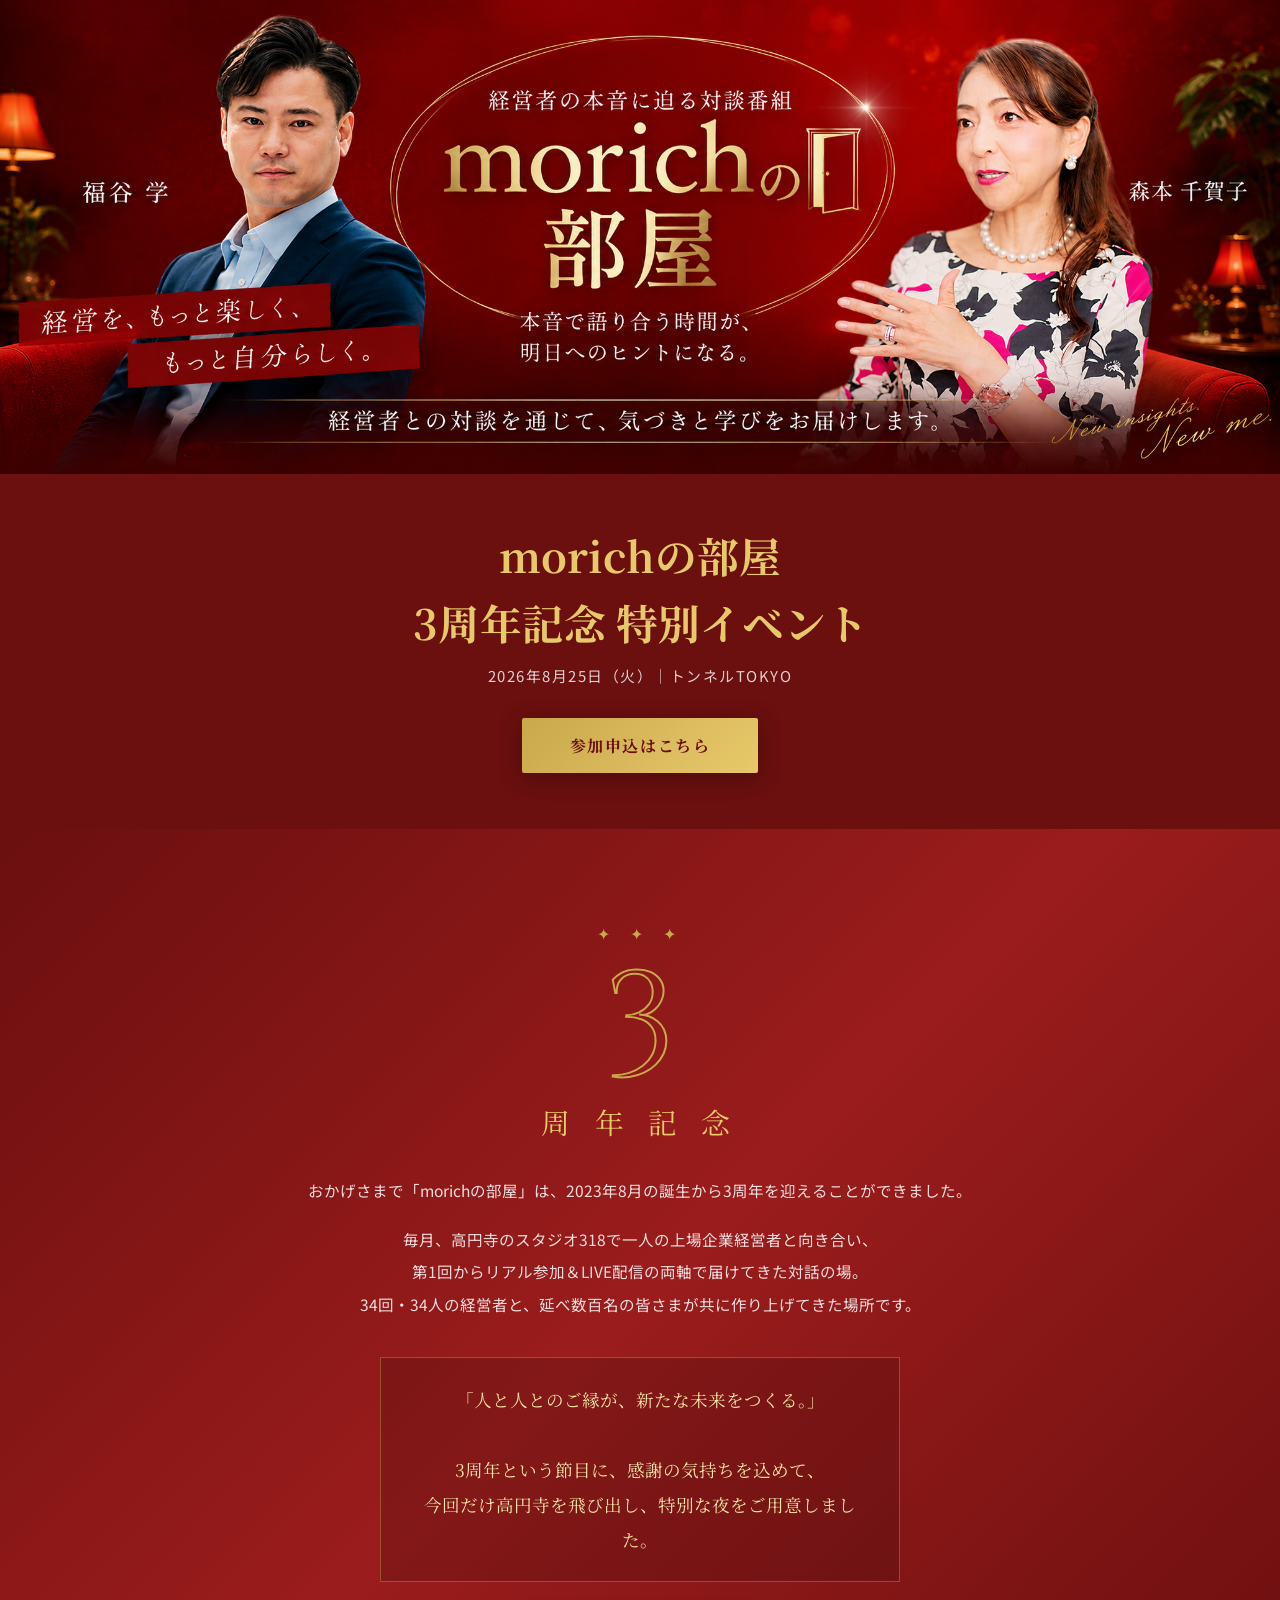
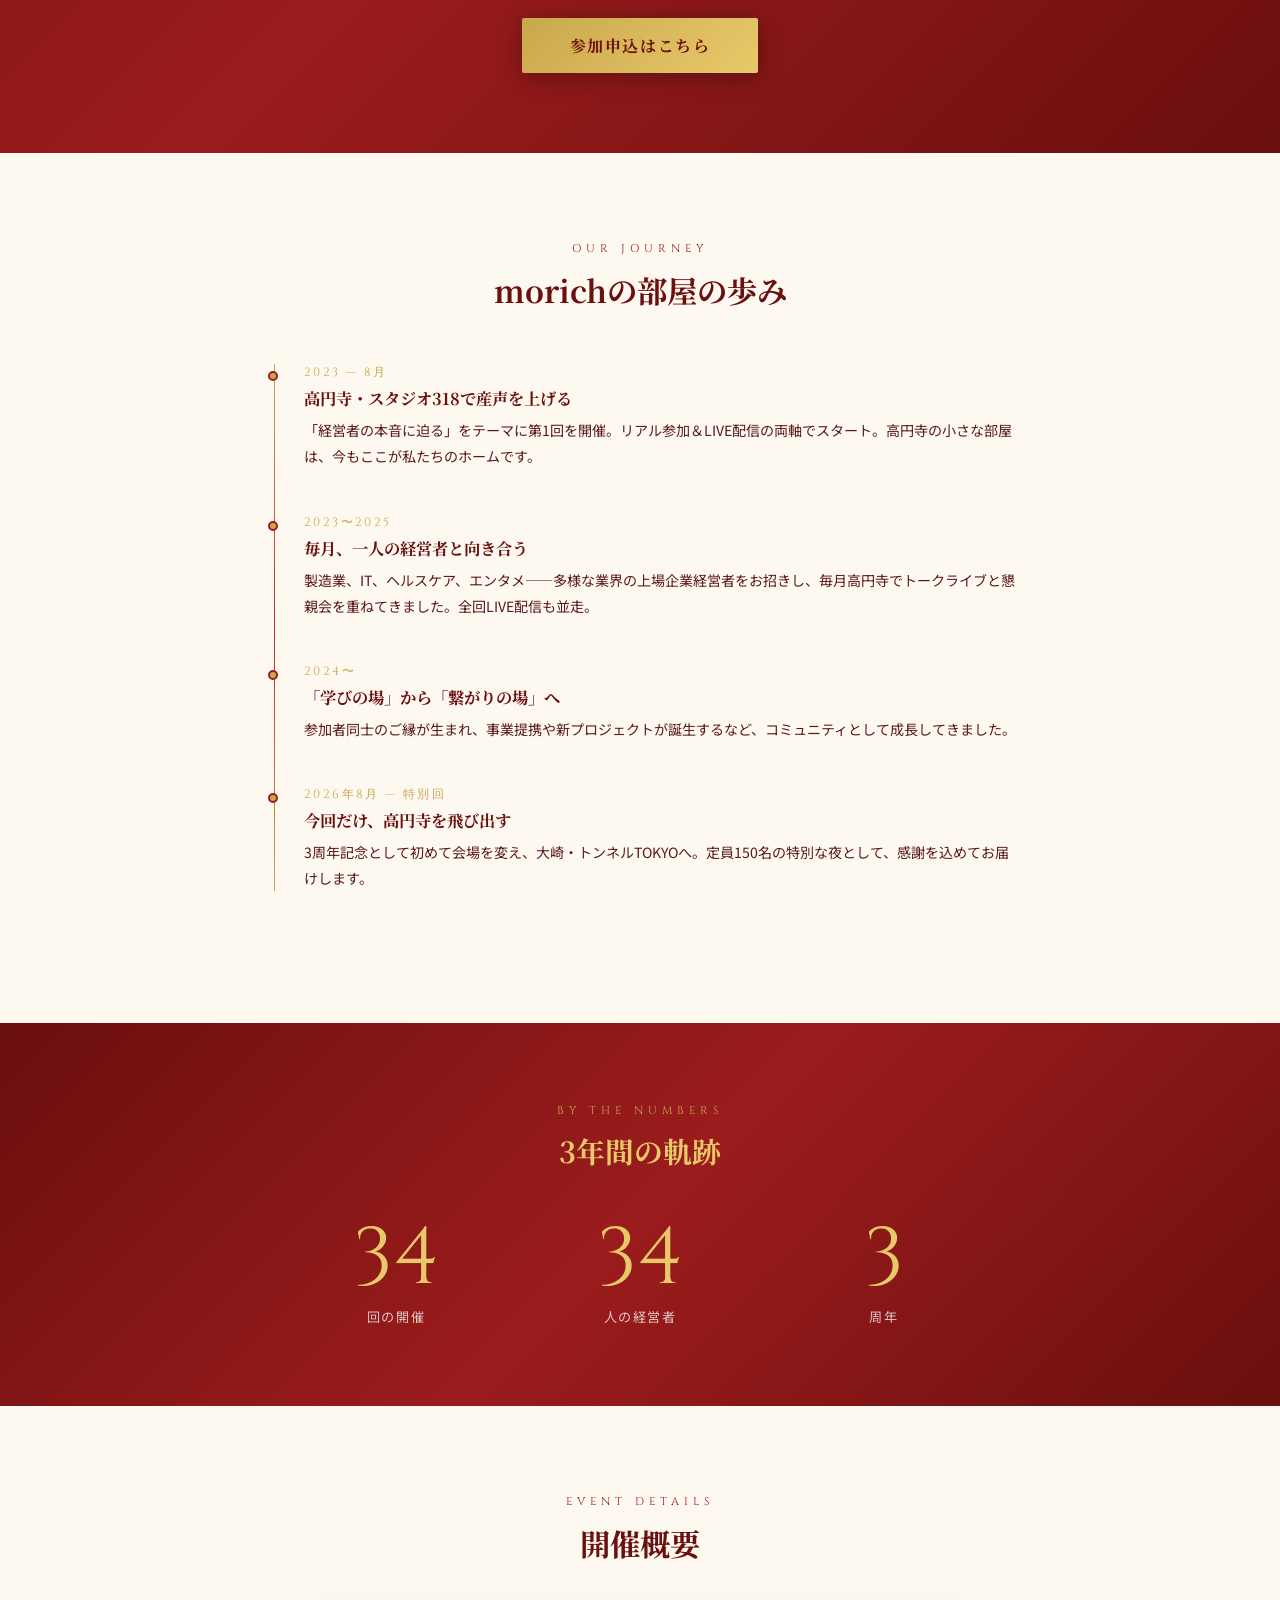
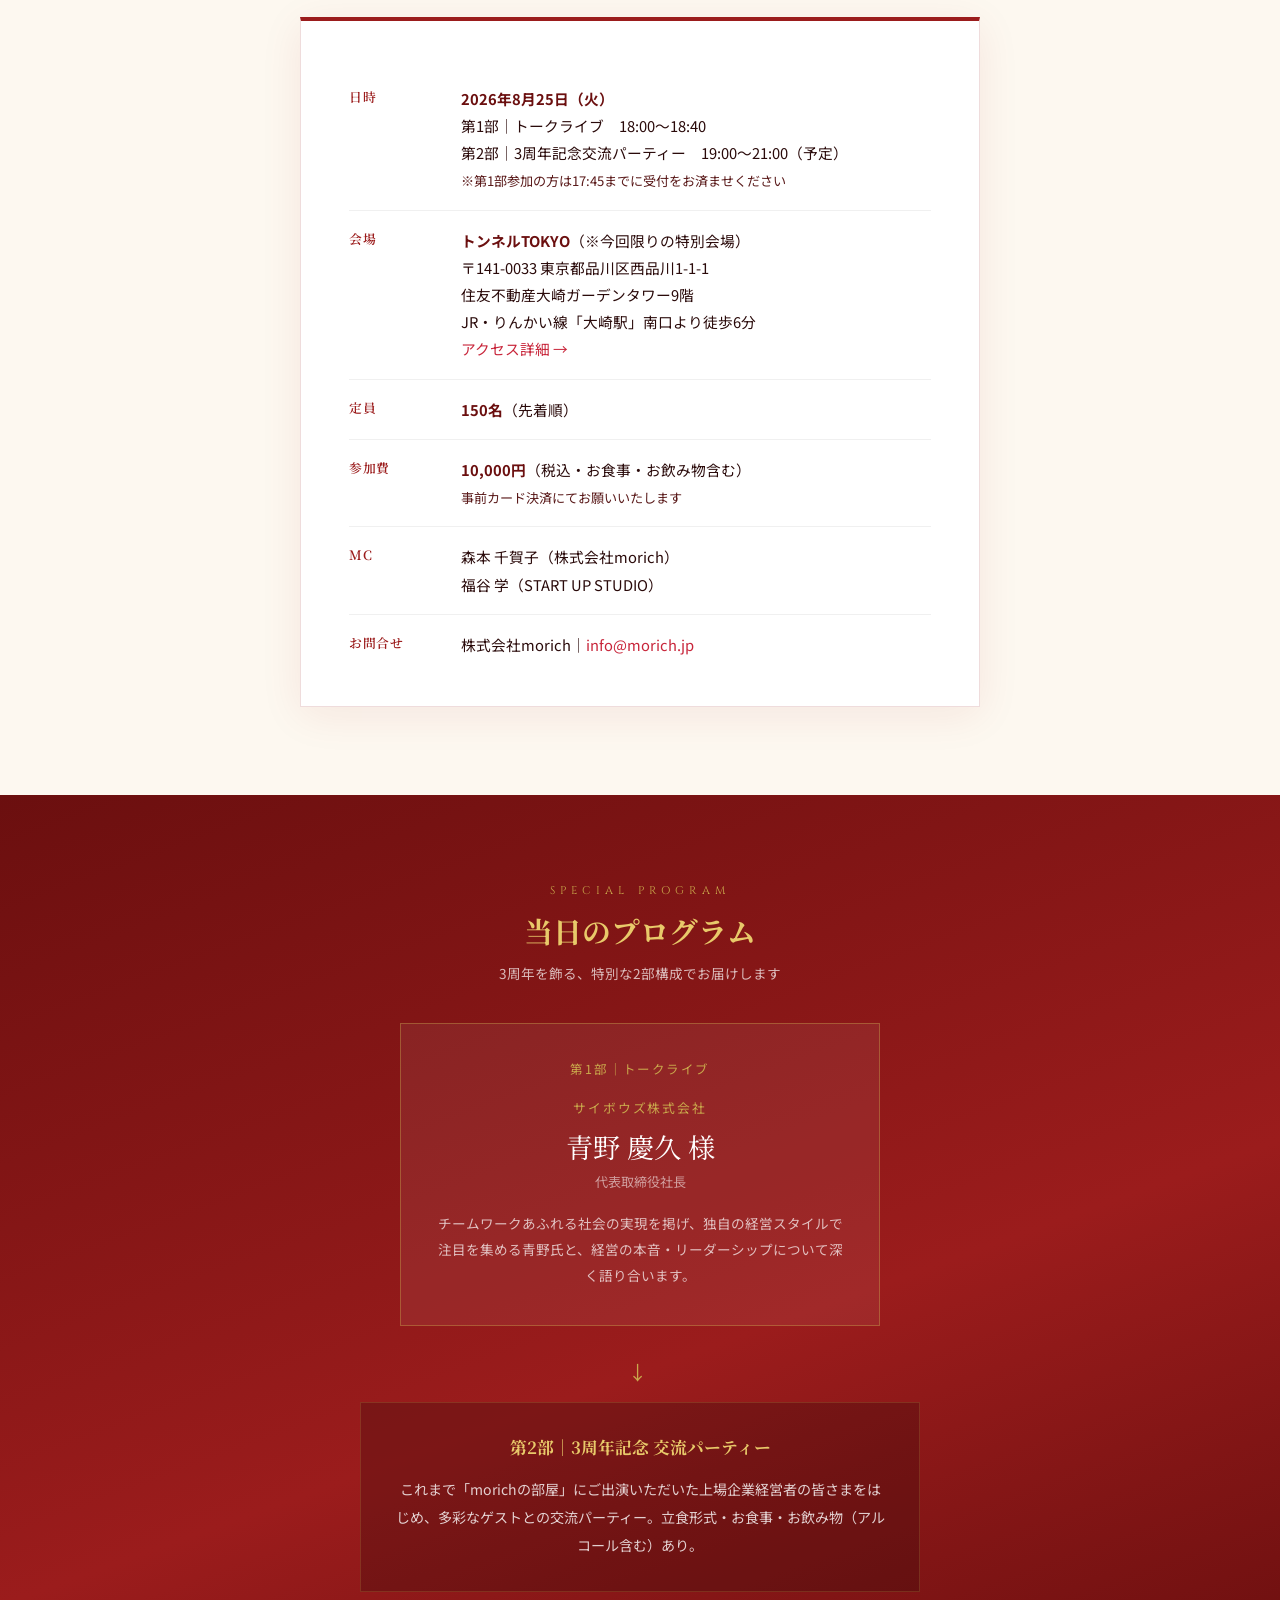
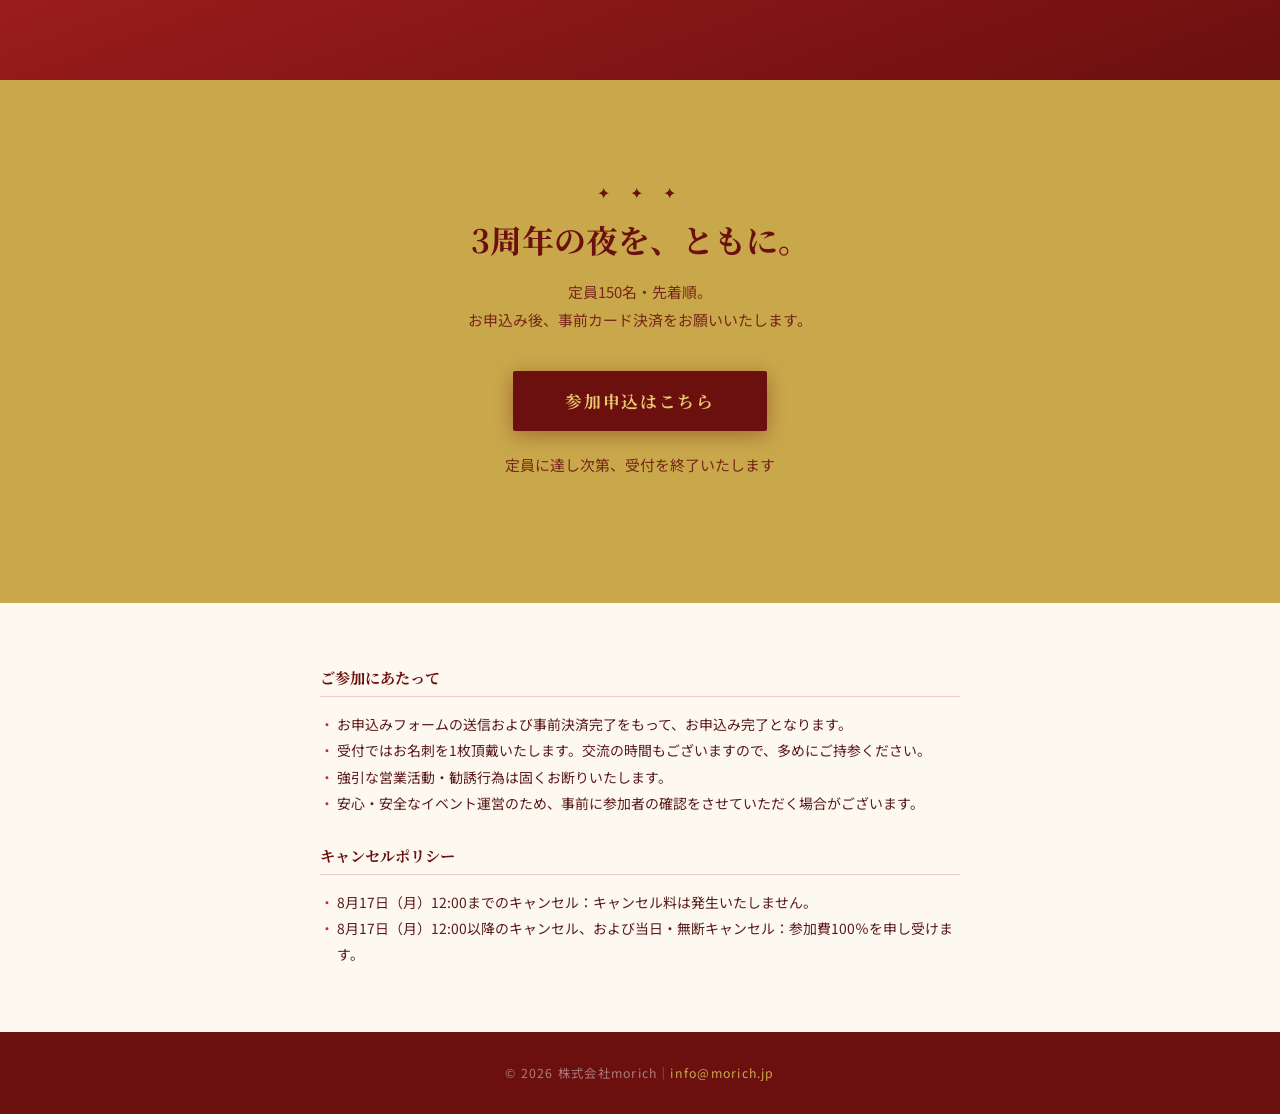
==== morich-3rd-anniversary.html @ 55ade3e0 "Add files via upload" ====
<!DOCTYPE html>
<html lang="ja">
<head>
<meta charset="UTF-8">
<meta name="viewport" content="width=device-width, initial-scale=1.0">
<title>morichの部屋 3周年記念イベント</title>
<link href="https://fonts.googleapis.com/css2?family=Noto+Serif+JP:wght@400;600;700&family=Noto+Sans+JP:wght@300;400;500&family=Cinzel:wght@400;600&display=swap" rel="stylesheet">
<style>
  *, *::before, *::after { box-sizing: border-box; margin: 0; padding: 0; }
  :root {
    --red: #9B1C1C;
    --red-deep: #6B0F0F;
    --red-light: #C8253A;
    --gold: #C9A84C;
    --gold-light: #E8C96A;
    --gold-pale: #F5E4A8;
    --ivory: #FDF8F0;
    --white: #FFFFFF;
    --text: #2A0A0A;
    --text-mid: #5A1A1A;
  }
  html { scroll-behavior: smooth; }
  body { font-family: 'Noto Sans JP', sans-serif; background: var(--ivory); color: var(--text); overflow-x: hidden; }

  /* HERO — 画像のみ、テキストなし */
  .hero { position: relative; width: 100%; background: var(--red-deep); overflow: hidden; }
  .hero-cover { width: 100%; max-height: 75vh; object-fit: cover; object-position: center top; display: block; }
  .hero-badge { position: absolute; top: 20px; right: 20px; background: var(--gold); color: var(--red-deep); font-family: 'Cinzel', serif; font-size: 0.68rem; font-weight: 600; letter-spacing: 0.25em; padding: 9px 16px; }

  /* HERO BELOW — 画像直下のタイトル＆CTA */
  .hero-below { background: var(--red-deep); padding: 48px 20px 56px; text-align: center; color: var(--white); }
  .hero-below h1 { font-family: 'Noto Serif JP', serif; font-size: clamp(1.5rem, 4vw, 2.6rem); color: var(--gold-light); font-weight: 700; line-height: 1.6; margin-bottom: 10px; }
  .hero-below p { font-size: 0.93rem; color: rgba(255,255,255,0.8); letter-spacing: 0.1em; margin-bottom: 32px; }

  .btn-primary { display: inline-block; background: linear-gradient(135deg, var(--gold), var(--gold-light)); color: var(--red-deep); font-family: 'Noto Serif JP', serif; font-size: 1rem; font-weight: 700; padding: 16px 48px; border-radius: 2px; text-decoration: none; letter-spacing: 0.1em; box-shadow: 0 4px 24px rgba(0,0,0,0.3); transition: all 0.3s; }
  .btn-primary:hover { transform: translateY(-3px); box-shadow: 0 10px 32px rgba(0,0,0,0.4); }

  .label { font-family: 'Cinzel', serif; font-size: 0.7rem; letter-spacing: 0.45em; color: var(--gold); text-transform: uppercase; margin-bottom: 12px; display: block; }
  .ornament { text-align: center; color: var(--gold); font-size: 1rem; letter-spacing: 0.5em; margin: 12px 0; }

  /* ANNIVERSARY */
  .anniv { background: linear-gradient(135deg, var(--red-deep), var(--red), var(--red-deep)); padding: 80px 20px; text-align: center; color: var(--white); }
  .anniv-inner { max-width: 700px; margin: 0 auto; }
  .anniv-num { font-family: 'Cinzel', serif; font-size: clamp(5rem, 14vw, 9rem); color: transparent; -webkit-text-stroke: 2px var(--gold); line-height: 1; }
  .anniv-sub { font-family: 'Noto Serif JP', serif; font-size: clamp(1.2rem, 3vw, 1.8rem); color: var(--gold-light); letter-spacing: 0.3em; margin-bottom: 32px; }
  .anniv p { font-size: 0.97rem; line-height: 2.1; color: rgba(255,255,255,0.85); margin-bottom: 16px; }
  .anniv-quote { font-family: 'Noto Serif JP', serif; font-size: 1.1rem; color: var(--gold-pale); line-height: 2; margin: 36px auto; max-width: 520px; padding: 24px 28px; border: 1px solid rgba(201,168,76,0.4); background: rgba(0,0,0,0.15); }

  /* HISTORY */
  .history { background: var(--ivory); padding: 88px 20px; }
  .section-inner { max-width: 760px; margin: 0 auto; }
  .section-title { text-align: center; margin-bottom: 52px; }
  .section-title h2 { font-family: 'Noto Serif JP', serif; font-size: clamp(1.4rem, 3vw, 1.9rem); color: var(--red-deep); margin-top: 10px; }

  .timeline { position: relative; padding-left: 44px; }
  .timeline::before { content: ''; position: absolute; left: 14px; top: 0; bottom: 0; width: 1px; background: linear-gradient(to bottom, var(--gold), var(--red-light), var(--gold)); }
  .timeline-item { position: relative; margin-bottom: 44px; }
  .timeline-item::before { content: ''; position: absolute; left: -36px; top: 7px; width: 10px; height: 10px; border-radius: 50%; background: var(--gold); border: 2px solid var(--red); }
  .timeline-year { font-family: 'Cinzel', serif; font-size: 0.75rem; color: var(--gold); letter-spacing: 0.2em; margin-bottom: 5px; }
  .timeline-item h3 { font-family: 'Noto Serif JP', serif; font-size: 1.02rem; color: var(--red-deep); margin-bottom: 7px; }
  .timeline-item p { font-size: 0.88rem; color: var(--text-mid); line-height: 1.85; }

  /* STATS */
  .stats { background: linear-gradient(135deg, var(--red-deep) 0%, var(--red) 50%, var(--red-deep) 100%); padding: 80px 20px; text-align: center; color: var(--white); }
  .stats-title h2 { font-family: 'Noto Serif JP', serif; font-size: clamp(1.3rem, 3vw, 1.8rem); color: var(--gold-light); margin-top: 8px; margin-bottom: 48px; }
  .stats-grid { max-width: 700px; margin: 0 auto; display: grid; grid-template-columns: repeat(3, 1fr); gap: 32px; }
  .stat-number { font-family: 'Cinzel', serif; font-size: clamp(3rem, 7vw, 5rem); color: var(--gold-light); line-height: 1; margin-bottom: 8px; }
  .stat-label { font-size: 0.82rem; color: rgba(255,255,255,0.75); letter-spacing: 0.12em; }

  /* EVENT */
  .event { background: var(--ivory); padding: 88px 20px; }
  .event-card { max-width: 680px; margin: 0 auto; background: white; border: 1px solid rgba(155,28,28,0.15); border-top: 4px solid var(--red); padding: 48px; box-shadow: 0 8px 40px rgba(155,28,28,0.08); }
  .event-row { display: flex; gap: 20px; padding: 16px 0; border-bottom: 1px solid rgba(0,0,0,0.06); align-items: flex-start; }
  .event-row:last-child { border-bottom: none; padding-bottom: 0; }
  .event-key { font-family: 'Noto Serif JP', serif; font-size: 0.8rem; color: var(--red); font-weight: 600; min-width: 92px; letter-spacing: 0.05em; padding-top: 2px; }
  .event-val { font-size: 0.92rem; line-height: 1.85; color: var(--text); }
  .event-val strong { color: var(--red-deep); }
  .event-val a { color: var(--red-light); text-decoration: none; }

  /* SPECIAL */
  .special { background: linear-gradient(160deg, var(--red-deep), var(--red) 60%, var(--red-deep)); padding: 88px 20px; text-align: center; color: var(--white); }
  .special h2 { font-family: 'Noto Serif JP', serif; font-size: clamp(1.3rem, 3vw, 1.8rem); color: var(--gold-light); margin-top: 10px; margin-bottom: 12px; }
  .special-note { font-size: 0.85rem; color: rgba(255,255,255,0.7); margin-bottom: 40px; }
  .guest-card { max-width: 480px; margin: 0 auto 32px; padding: 36px; border: 1px solid rgba(201,168,76,0.4); background: rgba(255,255,255,0.06); }
  .guest-company { font-size: 0.8rem; color: var(--gold); letter-spacing: 0.15em; margin-bottom: 10px; }
  .guest-name { font-family: 'Noto Serif JP', serif; font-size: 1.7rem; color: var(--white); margin-bottom: 6px; }
  .guest-title { font-size: 0.82rem; color: rgba(255,255,255,0.55); }
  .party-box { max-width: 560px; margin: 0 auto; padding: 32px; background: rgba(0,0,0,0.2); border: 1px solid rgba(201,168,76,0.2); }
  .party-box h3 { font-family: 'Noto Serif JP', serif; font-size: 1.05rem; color: var(--gold-light); margin-bottom: 16px; }
  .party-box p { font-size: 0.88rem; line-height: 2; color: rgba(255,255,255,0.8); }

  /* CTA */
  .cta-section { background: var(--gold); padding: 88px 20px; text-align: center; }
  .cta-section h2 { font-family: 'Noto Serif JP', serif; font-size: clamp(1.4rem, 3.5vw, 2rem); color: var(--red-deep); margin-bottom: 16px; font-weight: 700; }
  .cta-section p { font-size: 0.93rem; color: var(--red-deep); opacity: 0.85; margin-bottom: 36px; line-height: 1.9; }
  .btn-red { display: inline-block; background: var(--red-deep); color: var(--gold-light); font-family: 'Noto Serif JP', serif; font-size: 1.05rem; font-weight: 700; padding: 18px 52px; border-radius: 2px; text-decoration: none; letter-spacing: 0.1em; box-shadow: 0 4px 20px rgba(107,15,15,0.4); transition: all 0.3s; }
  .btn-red:hover { transform: translateY(-3px); box-shadow: 0 10px 32px rgba(107,15,15,0.5); }
  .capacity-note { margin-top: 20px; font-size: 0.8rem; color: var(--red-deep); opacity: 0.65; }

  /* POLICY */
  .policy { background: var(--ivory); padding: 64px 20px; }
  .policy-inner { max-width: 640px; margin: 0 auto; }
  .policy h3 { font-family: 'Noto Serif JP', serif; font-size: 0.95rem; color: var(--red-deep); margin-bottom: 14px; padding-bottom: 8px; border-bottom: 1px solid rgba(155,28,28,0.2); margin-top: 28px; }
  .policy h3:first-child { margin-top: 0; }
  .policy ul { list-style: none; }
  .policy ul li { font-size: 0.87rem; color: var(--text-mid); line-height: 1.9; padding-left: 1.2em; position: relative; }
  .policy ul li::before { content: '・'; position: absolute; left: 0; color: var(--red-light); }

  footer { background: var(--red-deep); color: rgba(255,255,255,0.45); text-align: center; padding: 32px 20px; font-size: 0.77rem; letter-spacing: 0.1em; }
  footer a { color: var(--gold); text-decoration: none; }

  @media (max-width: 600px) {
    .stats-grid { grid-template-columns: 1fr; gap: 28px; }
    .event-card { padding: 24px 16px; }
    .event-row { flex-direction: column; gap: 4px; }
    .event-key { min-width: auto; }
  }
</style>
</head>
<body>

<!-- HERO：画像のみ、テキスト被りなし -->
<section class="hero">
  <img class="hero-cover" src="[data-uri]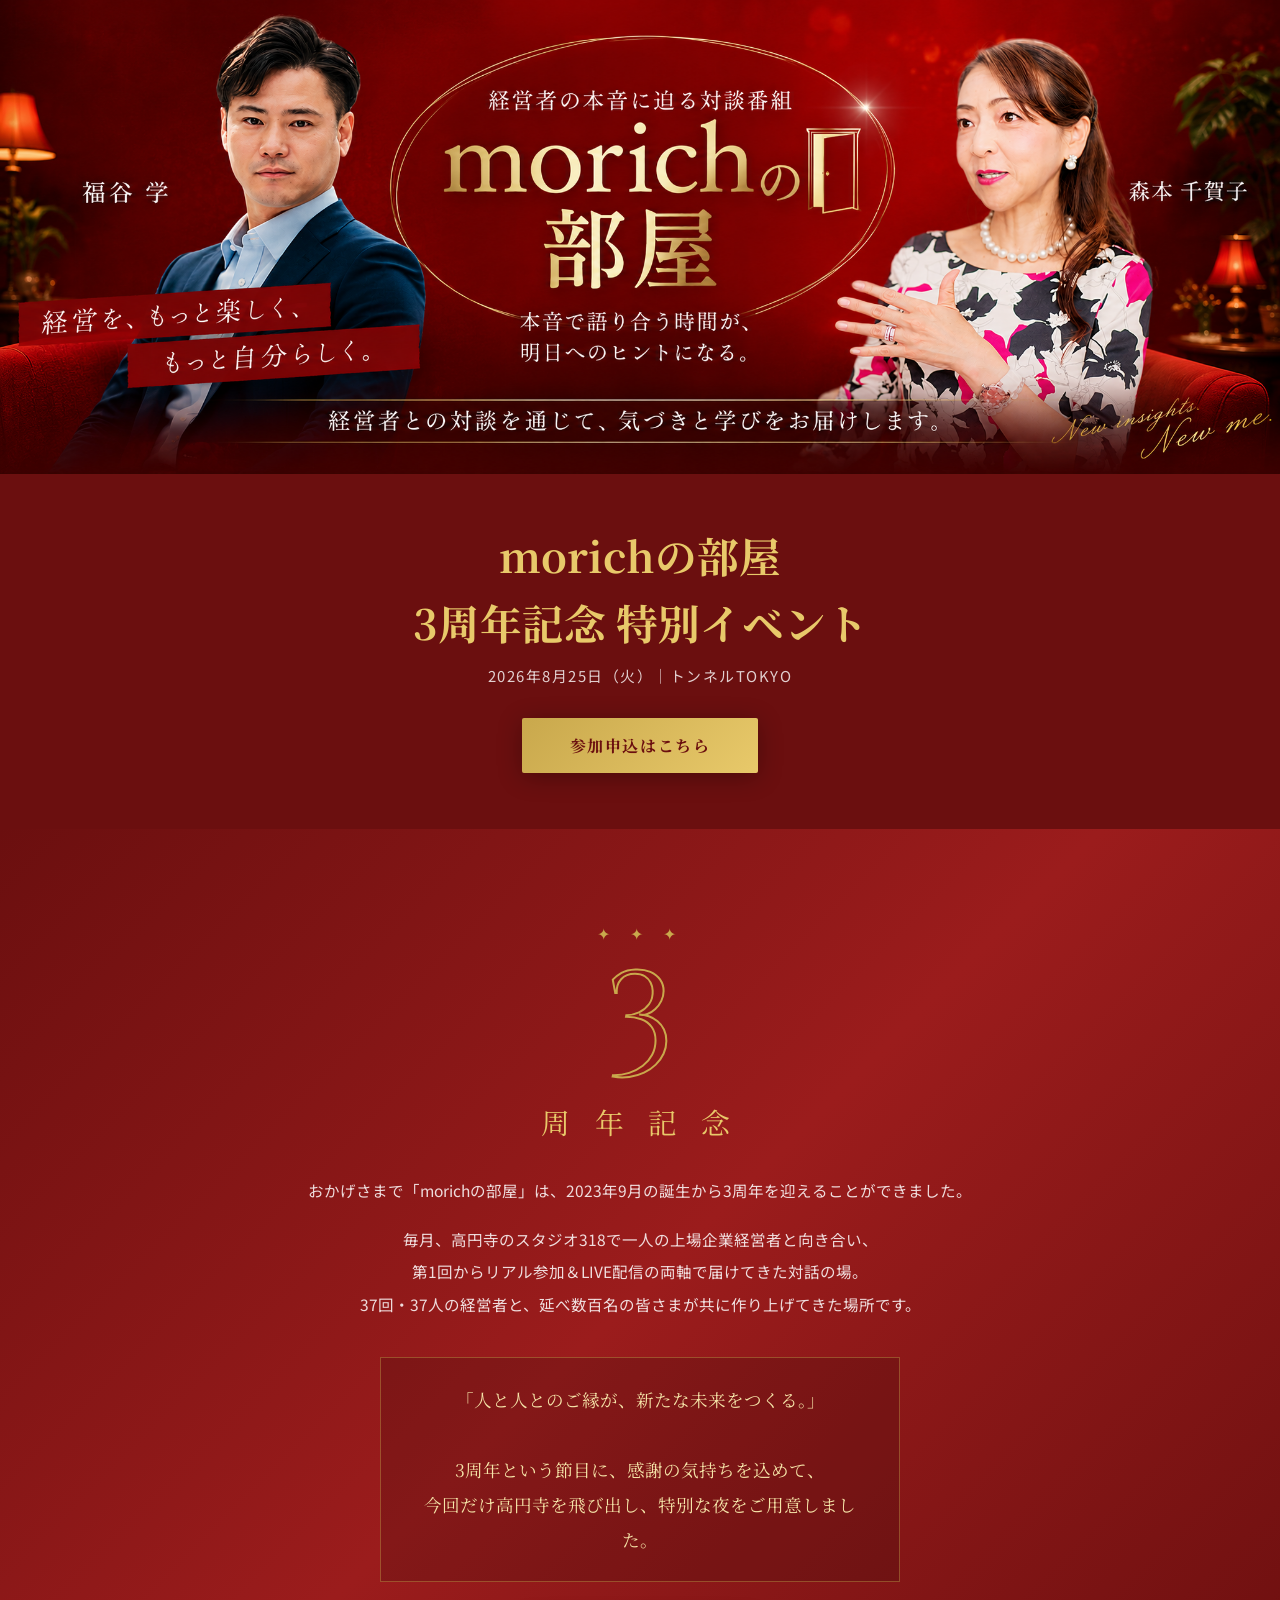
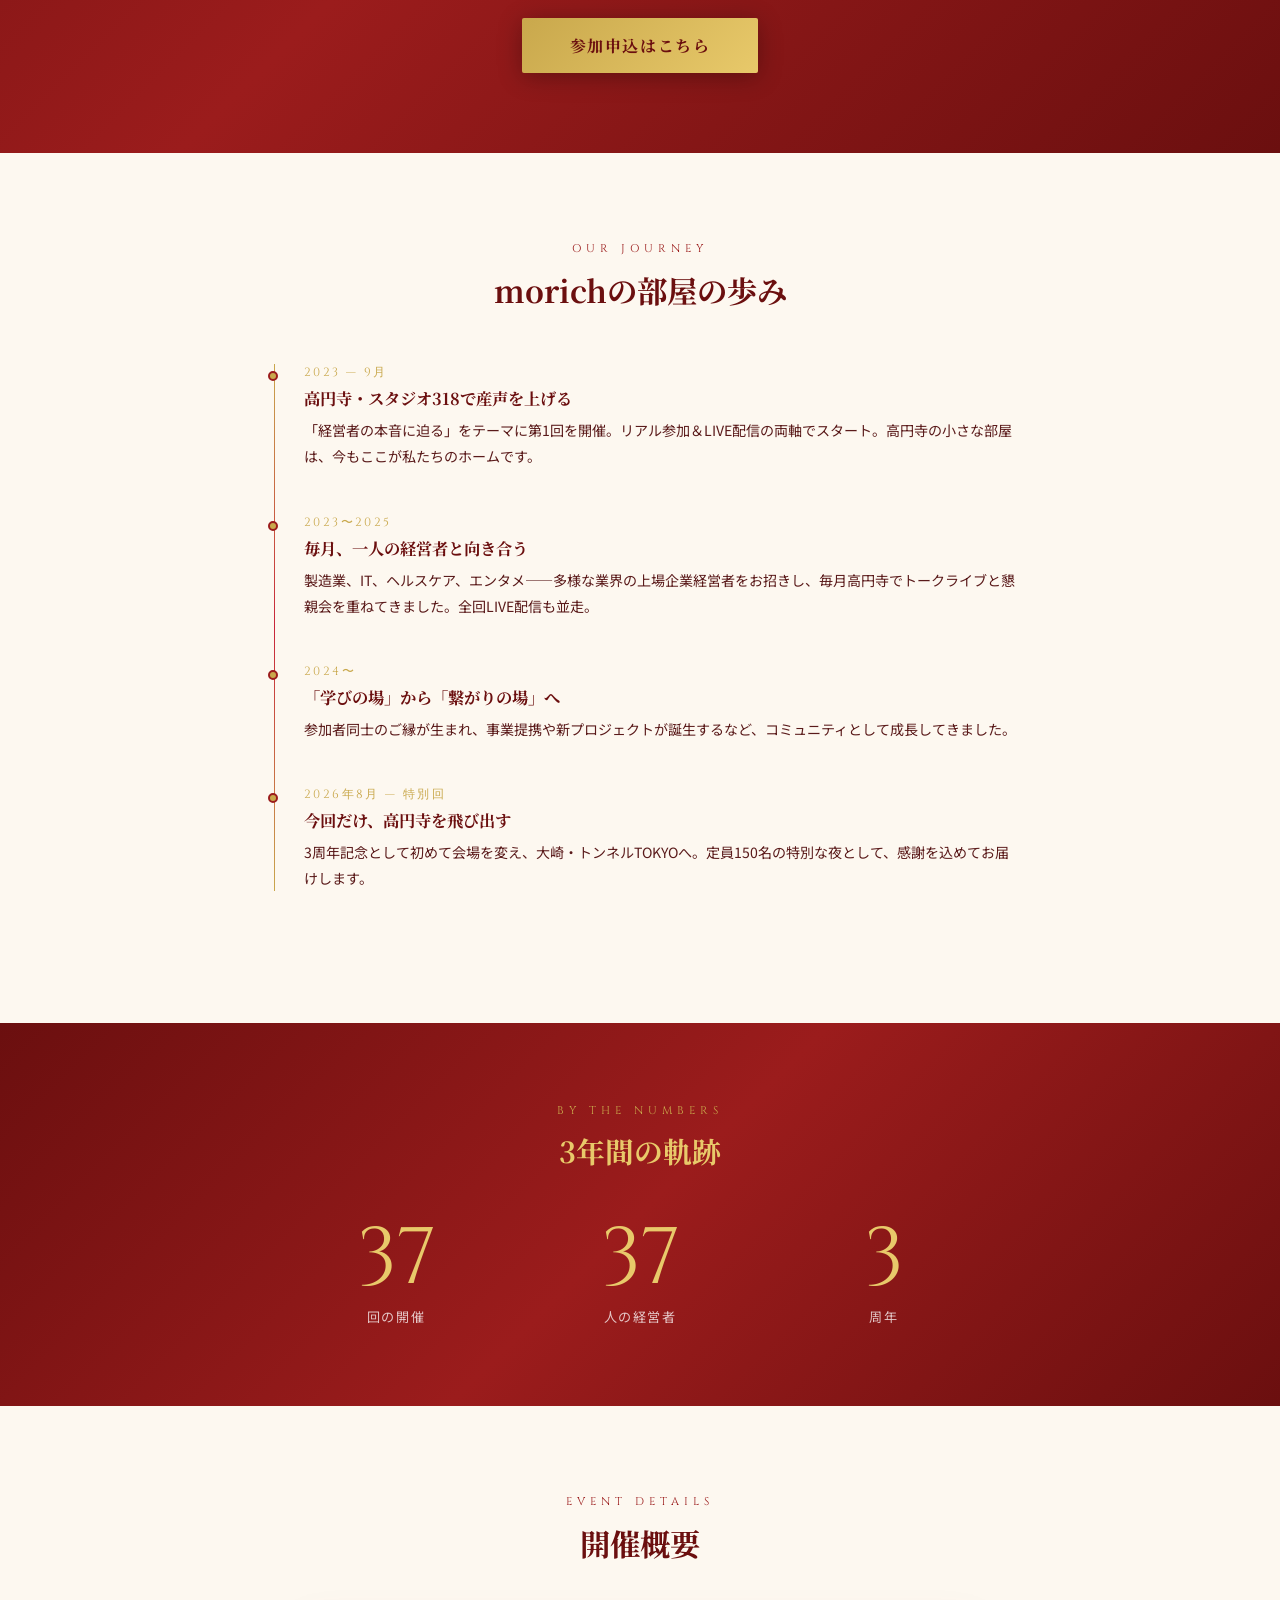
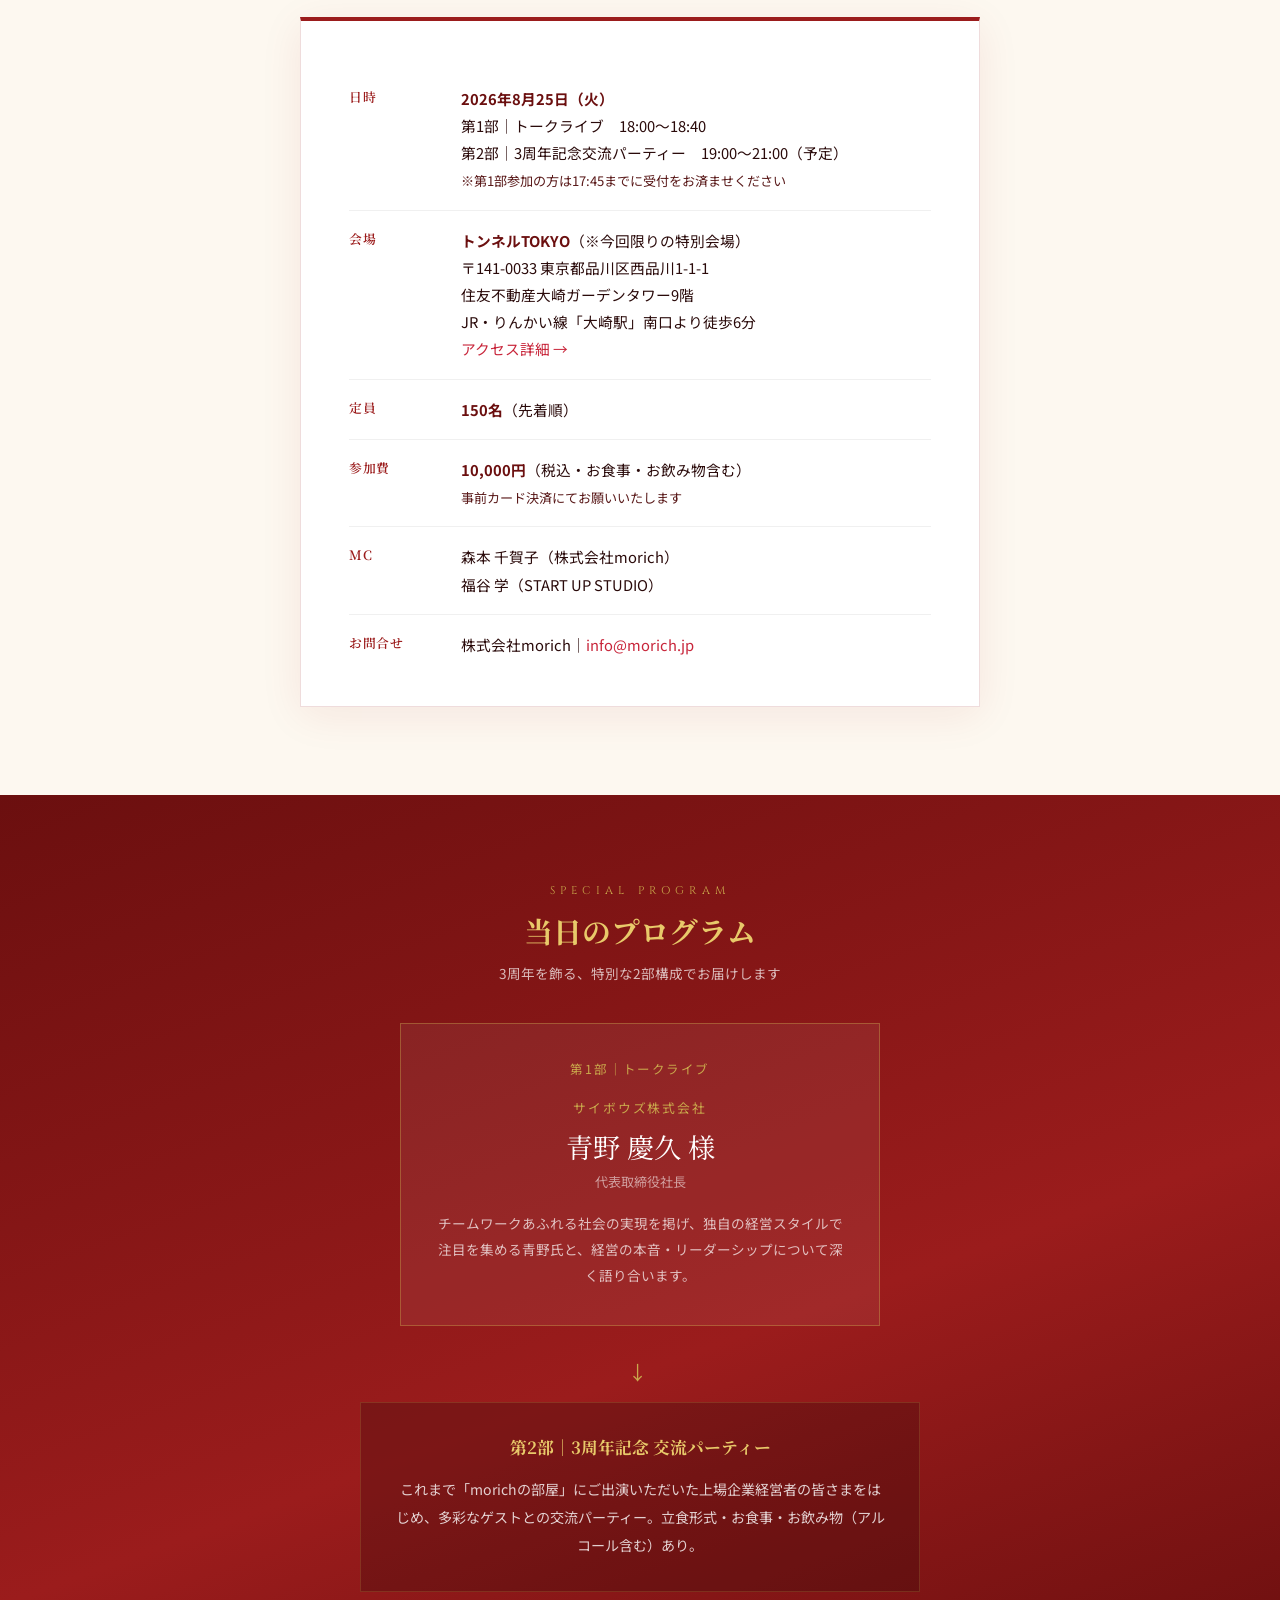
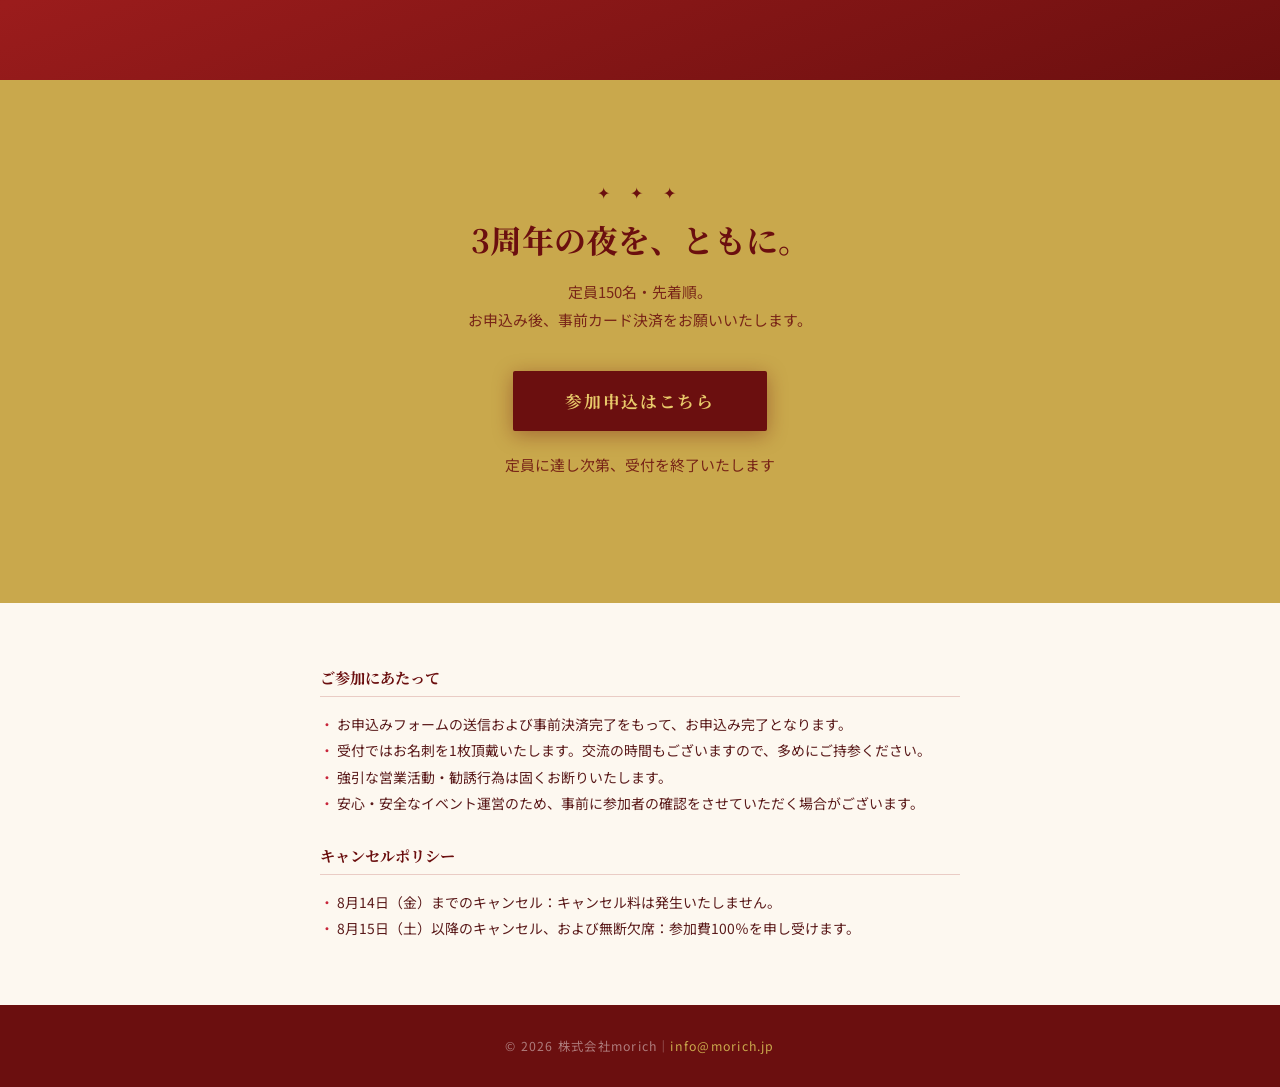
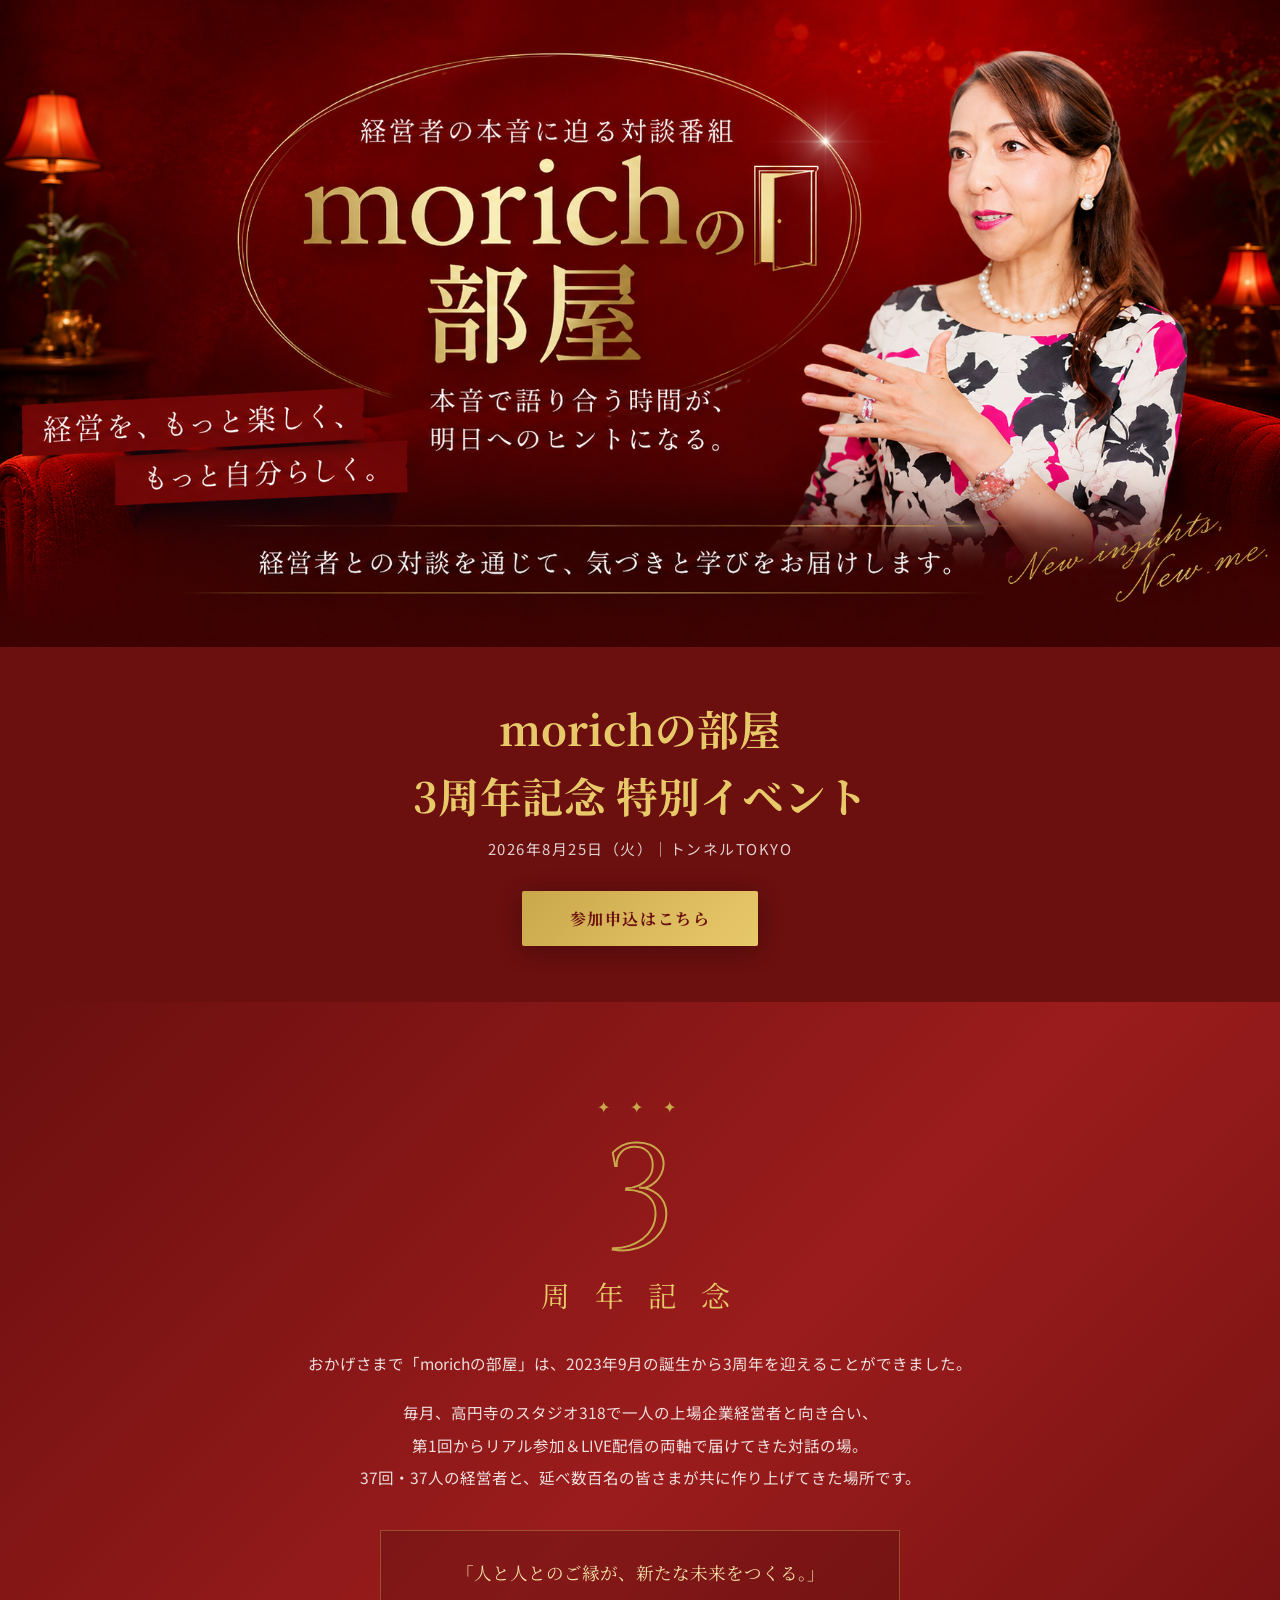
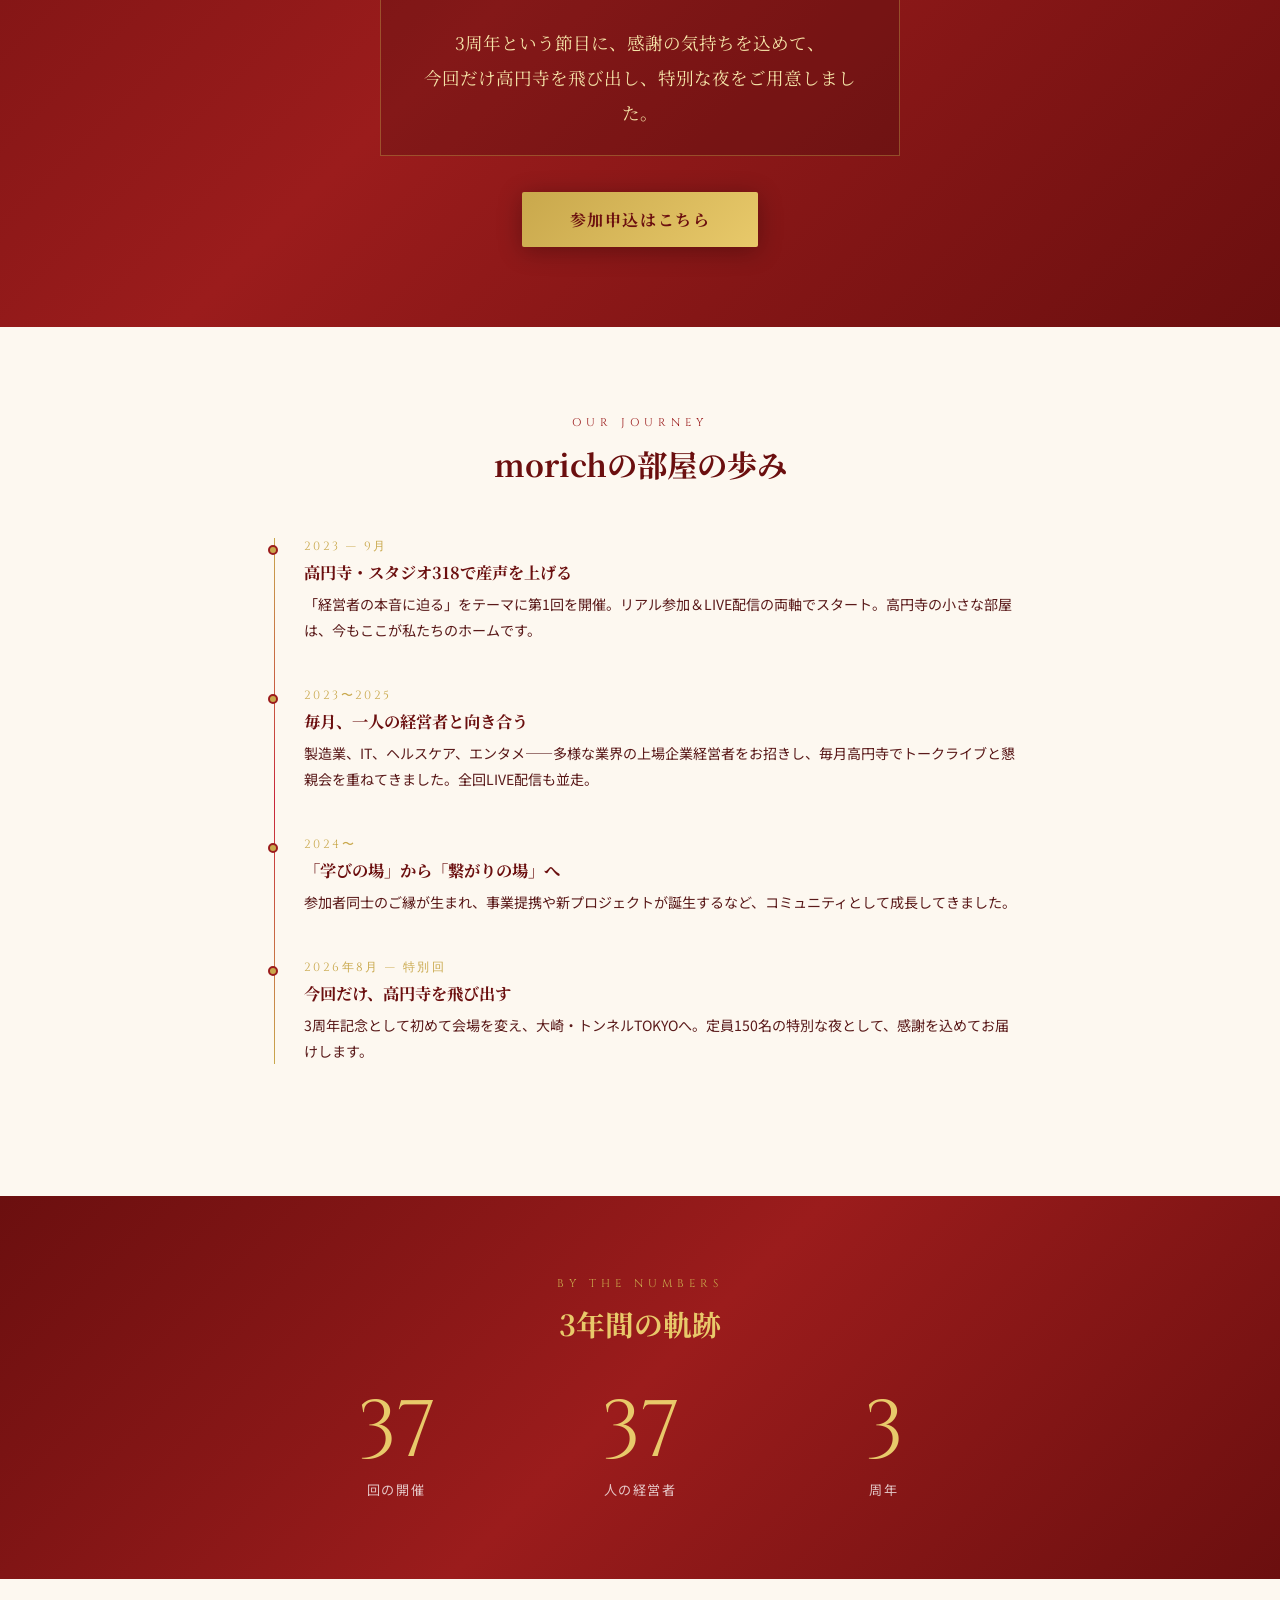
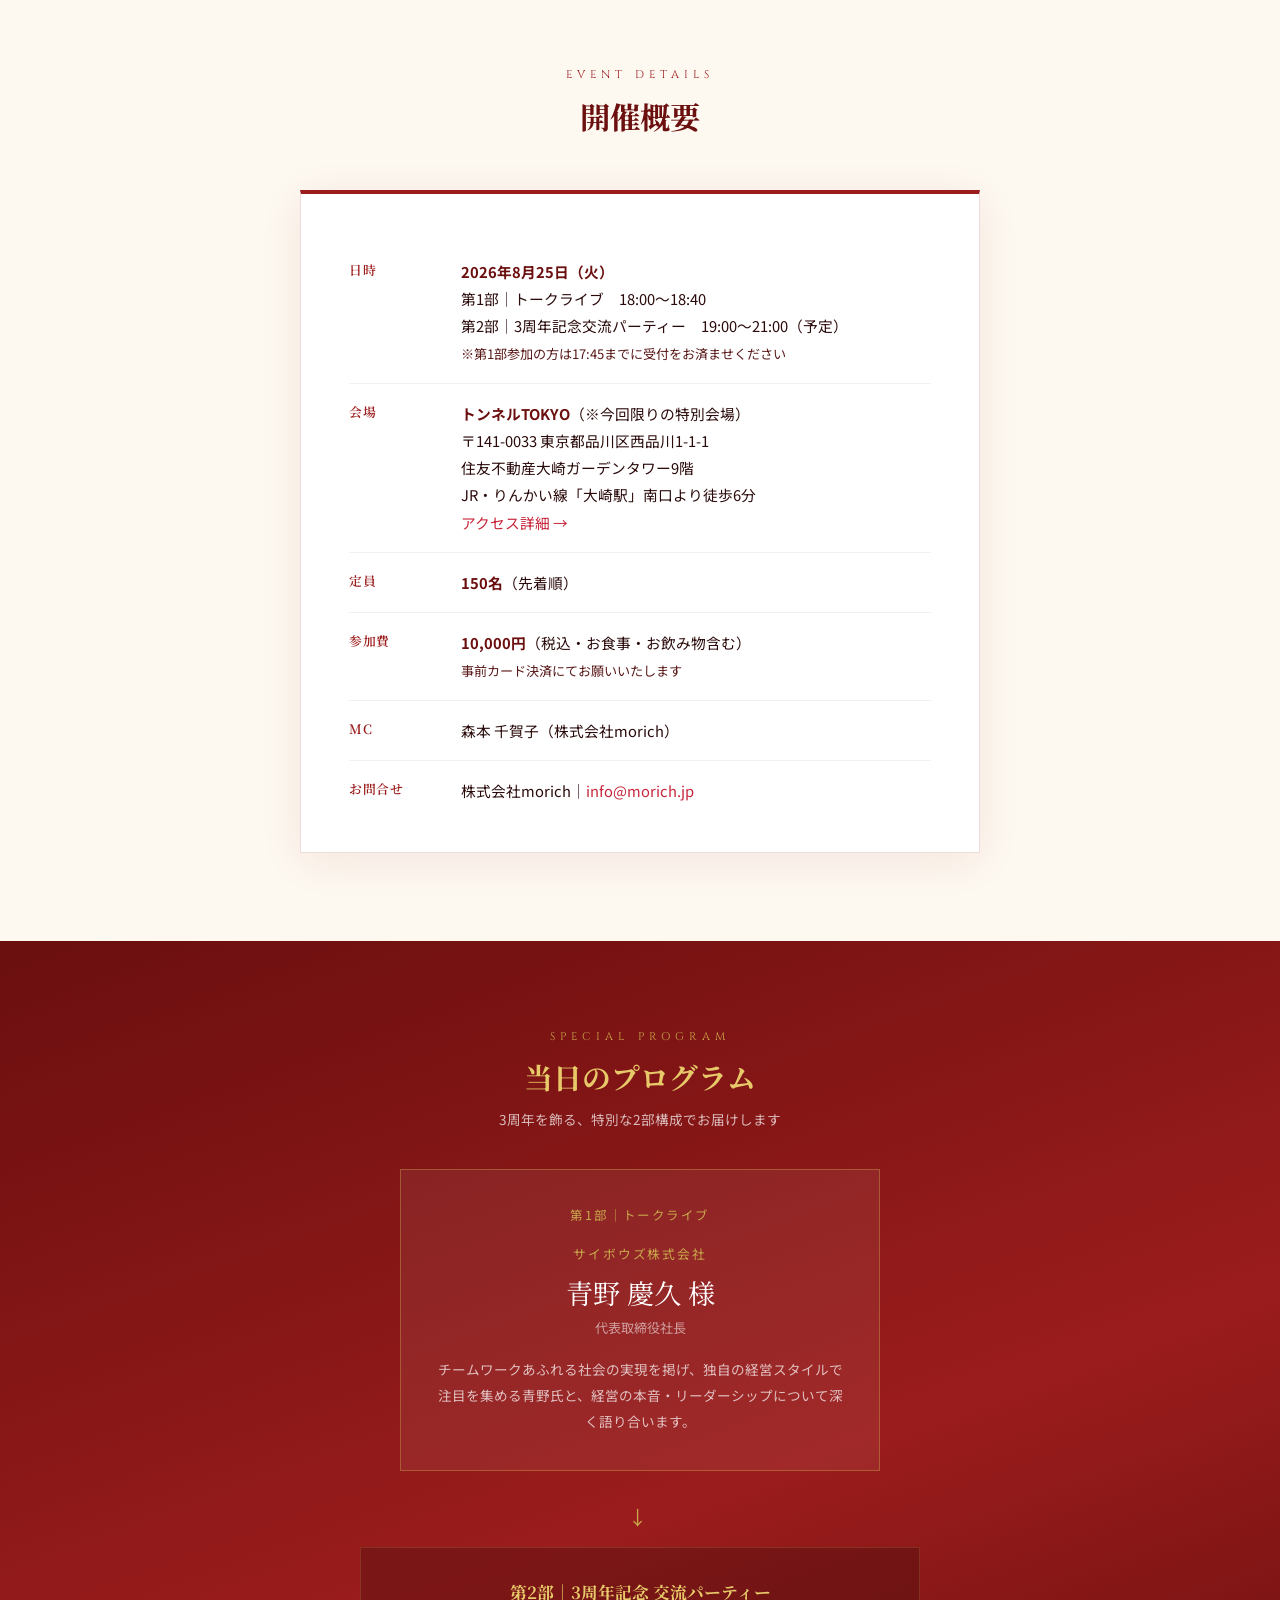
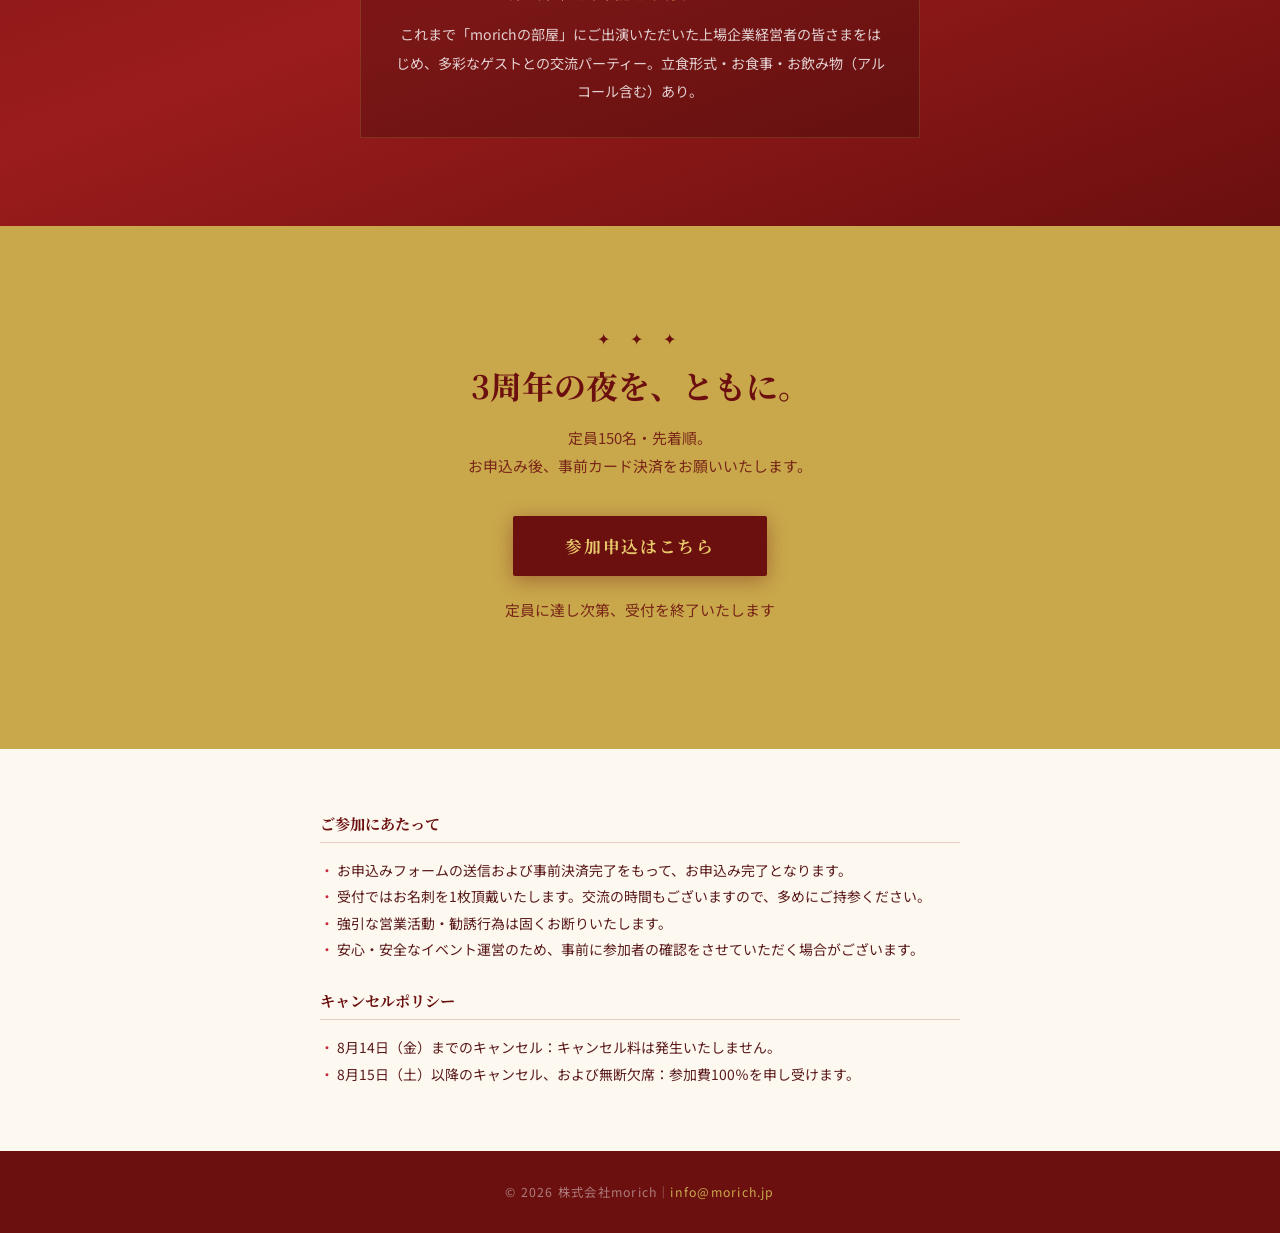
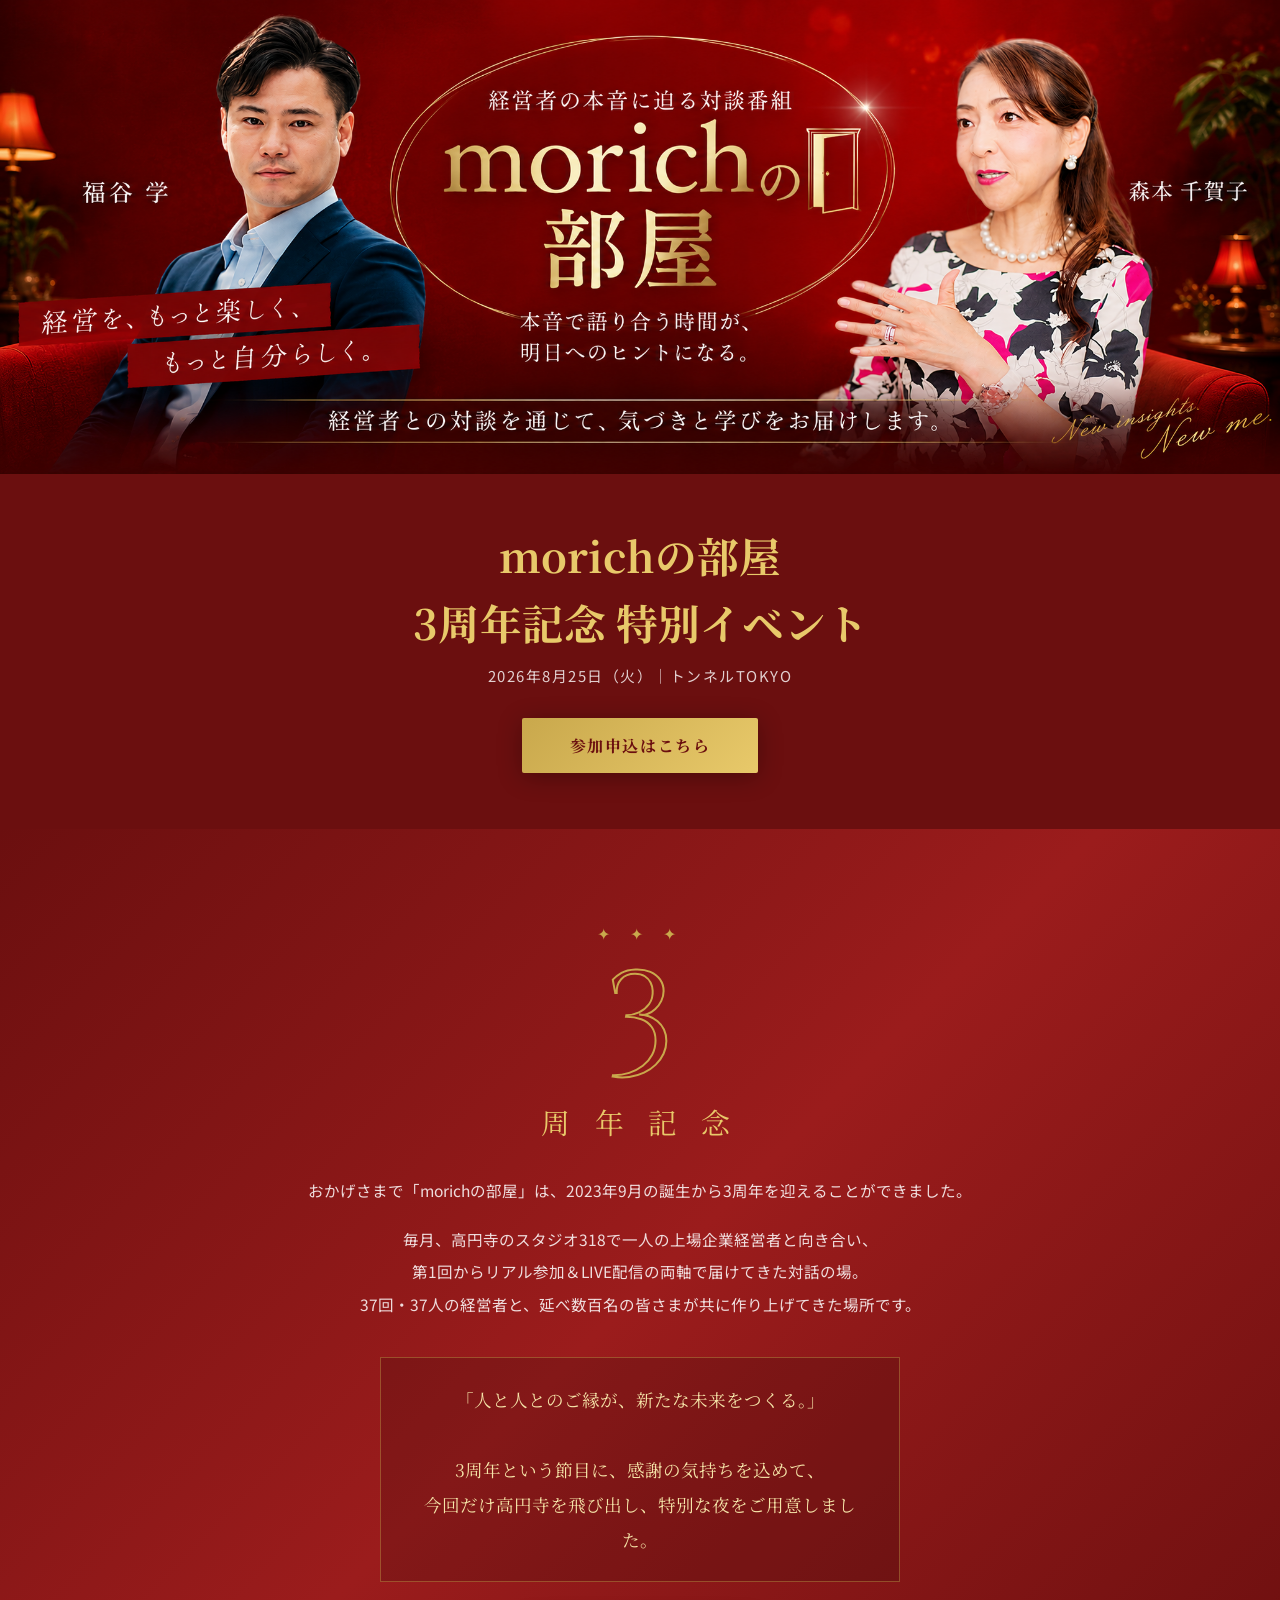
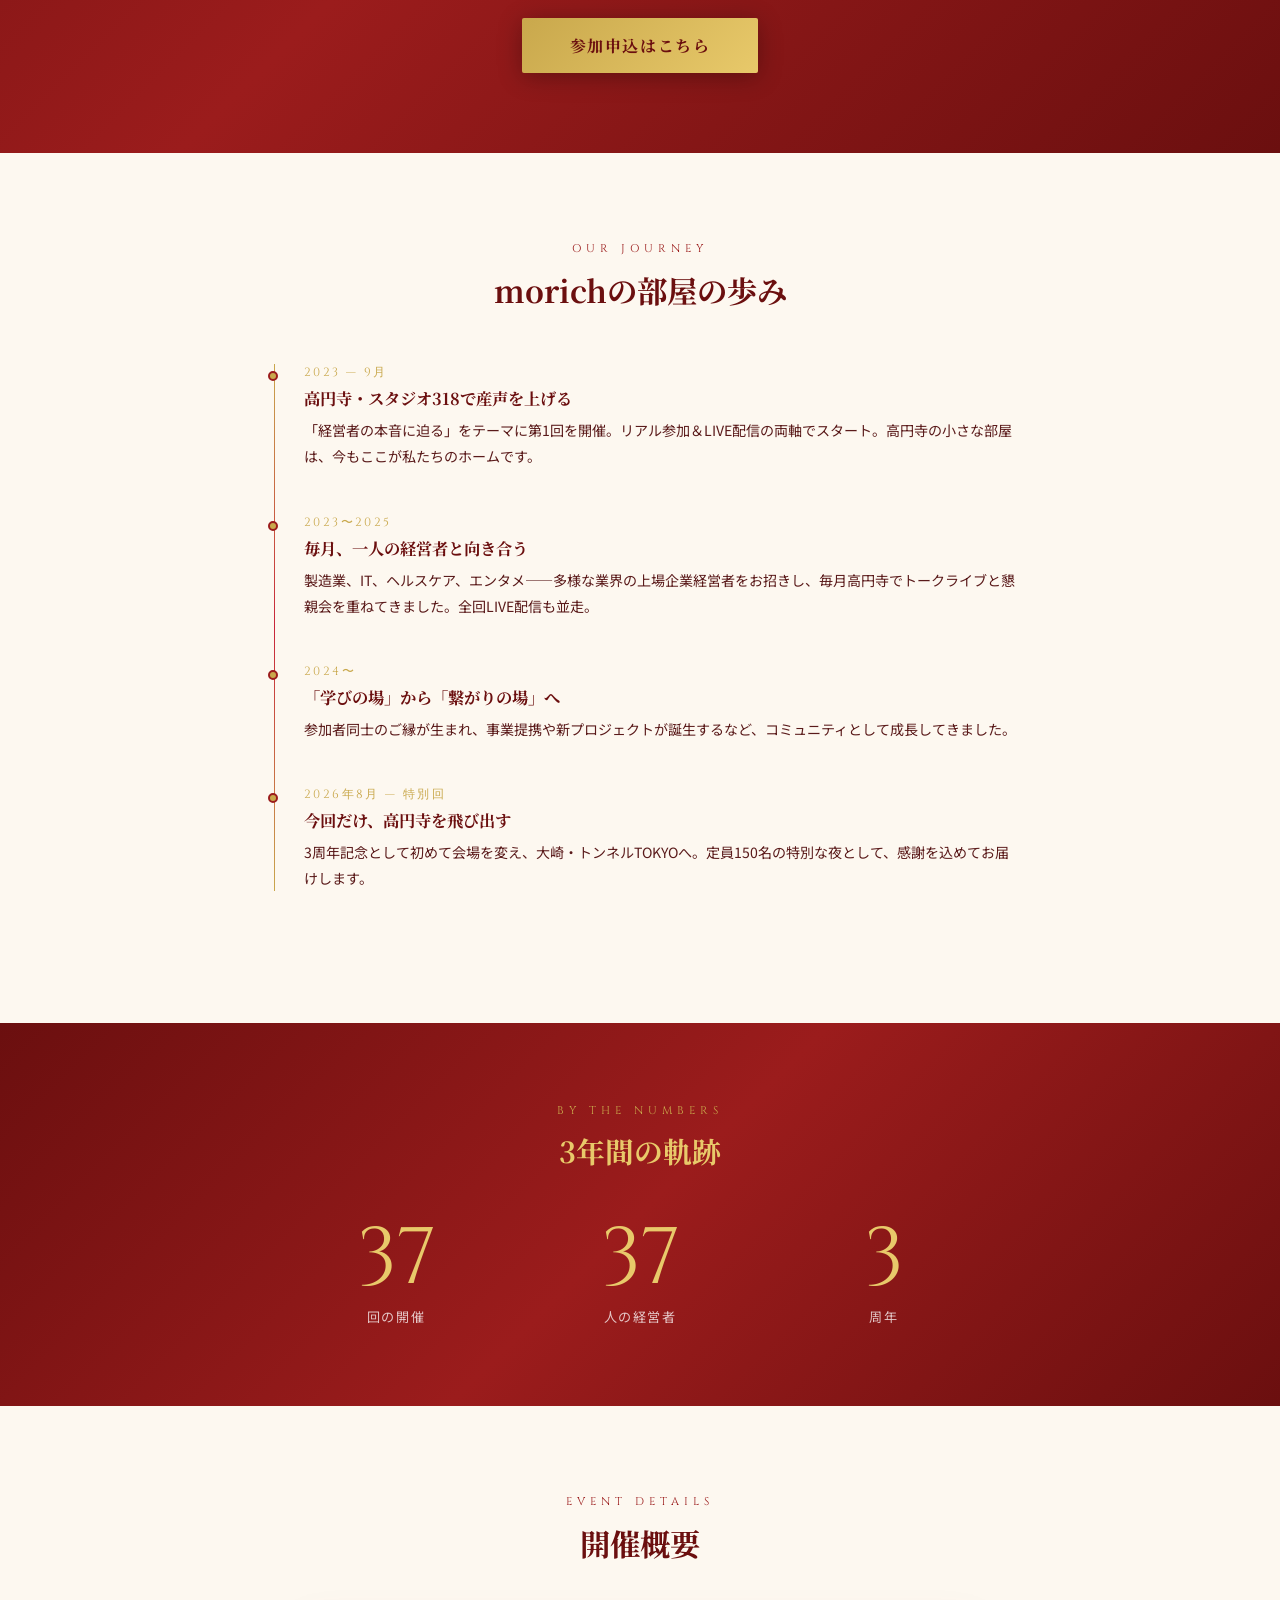
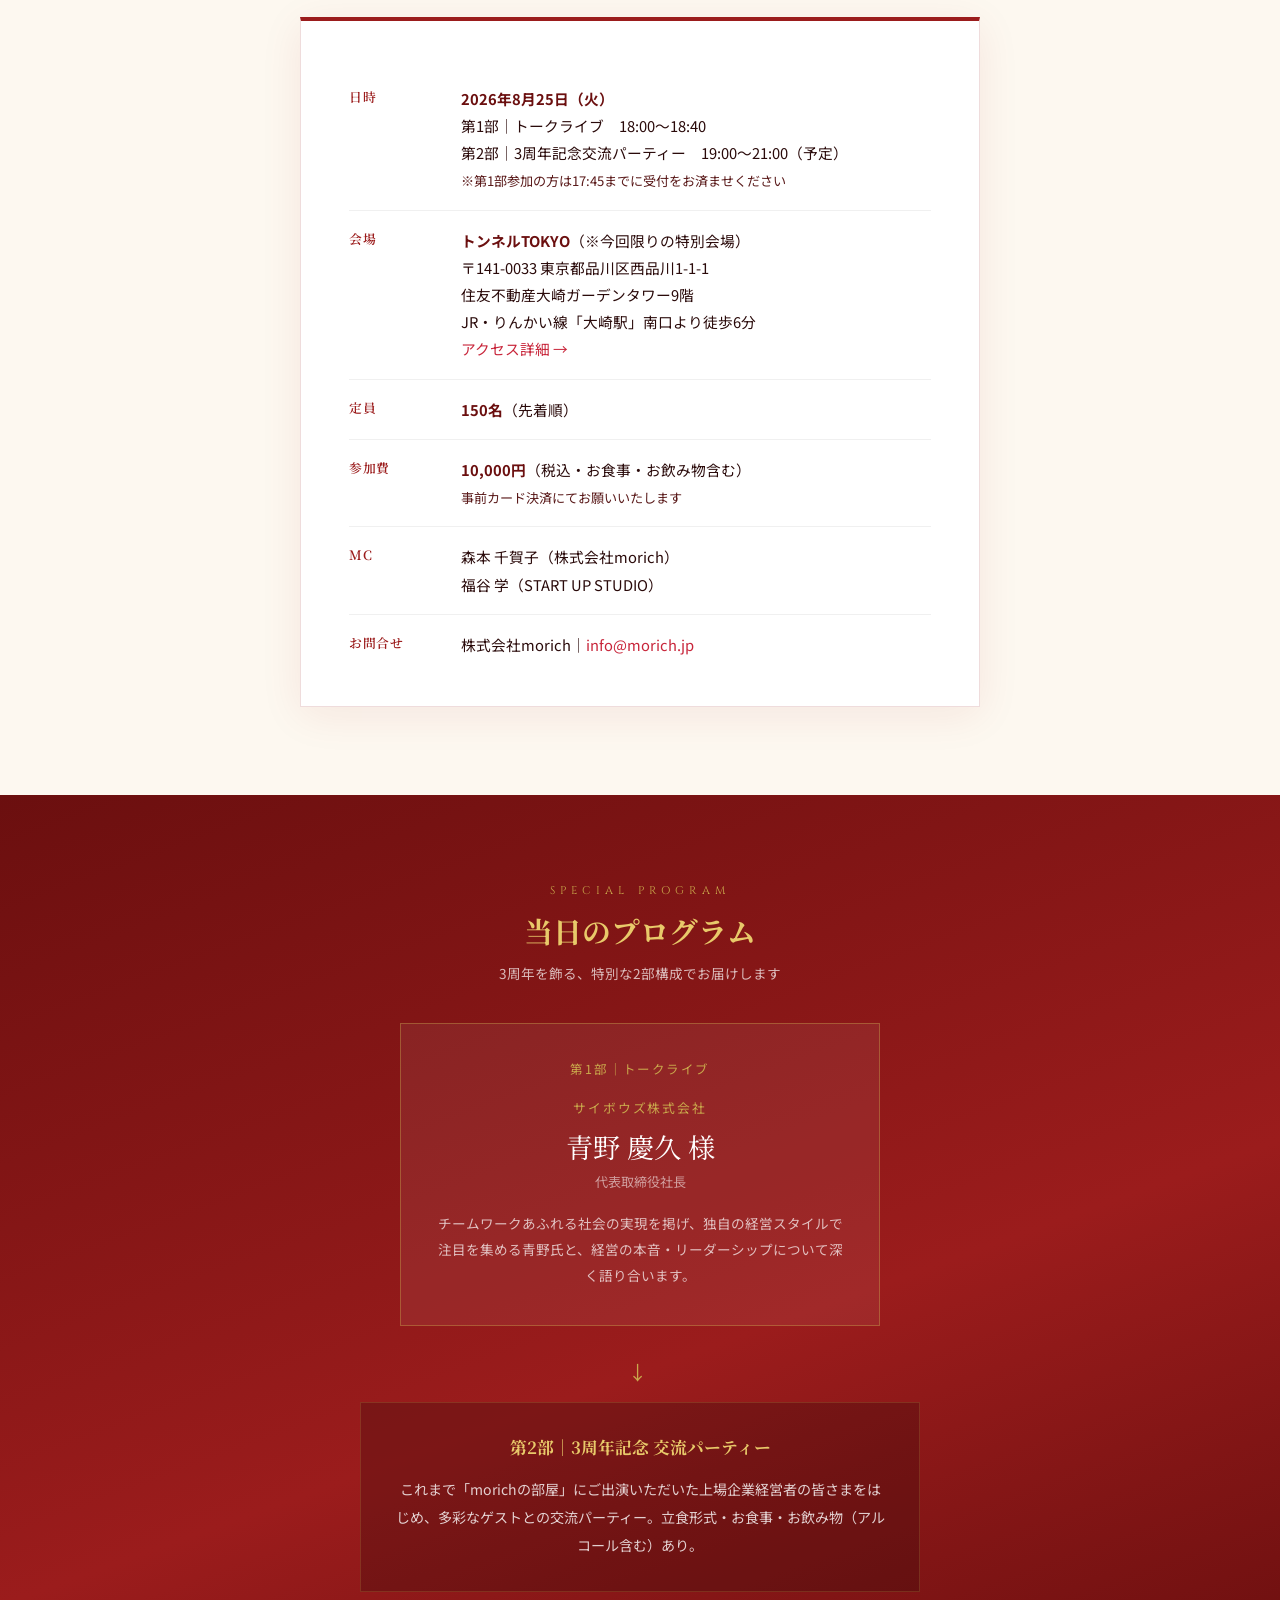
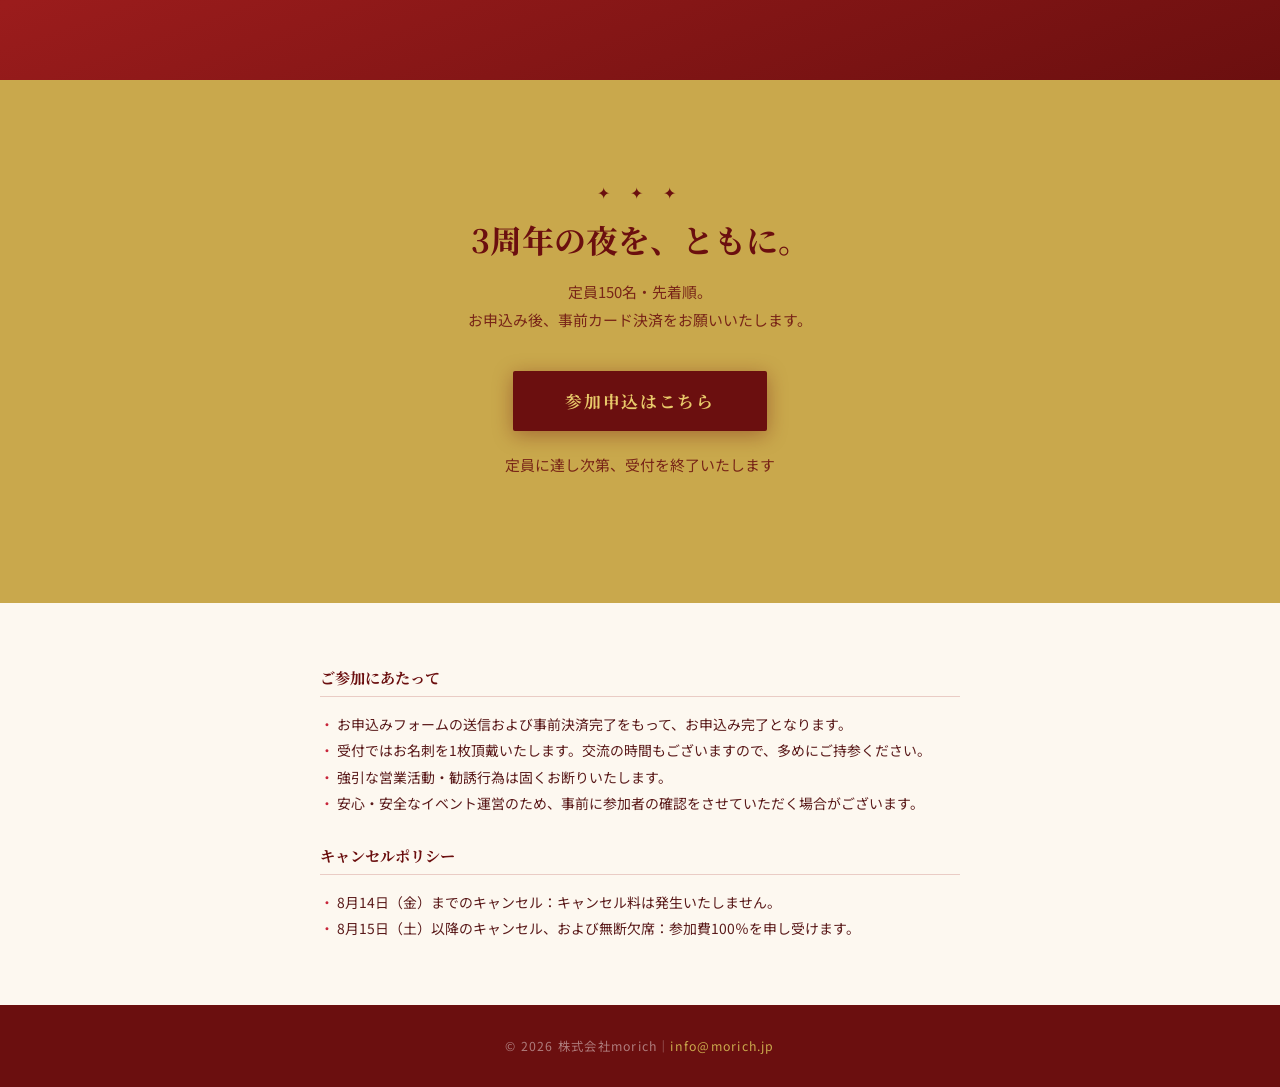
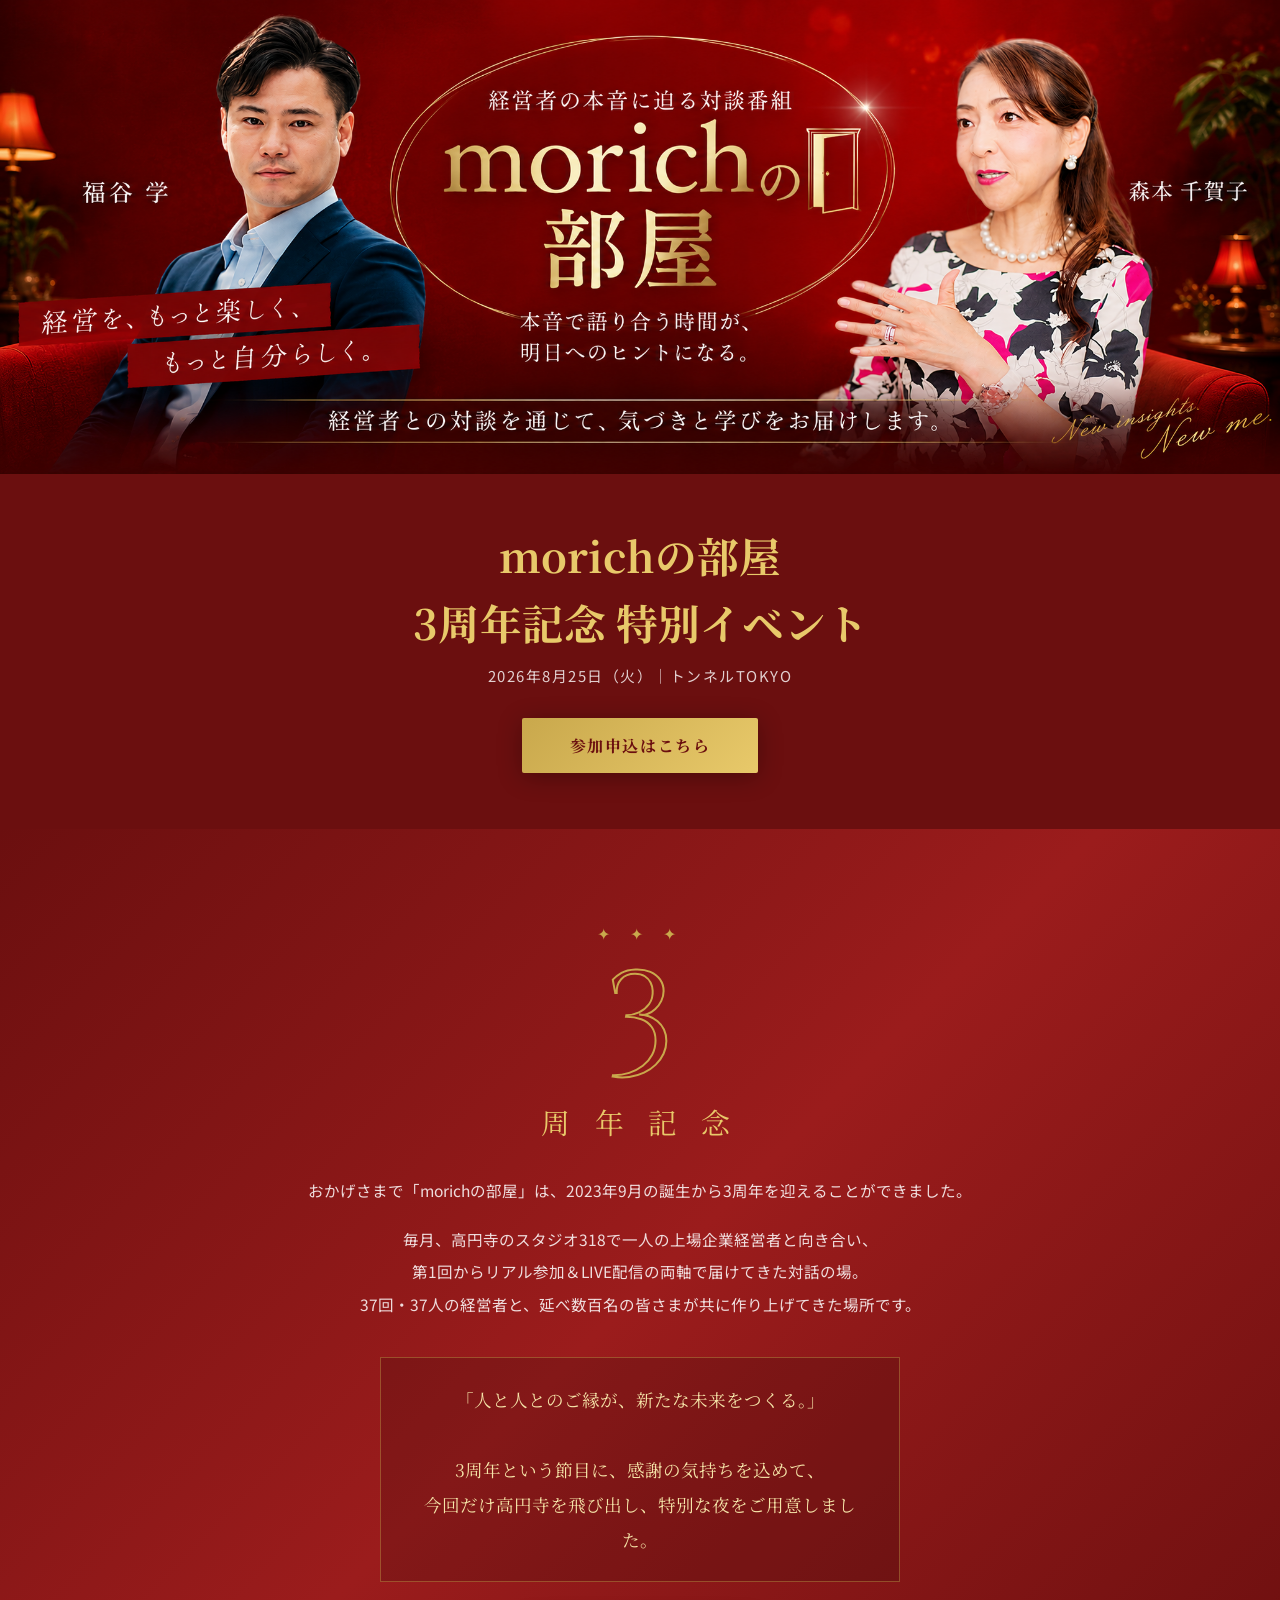
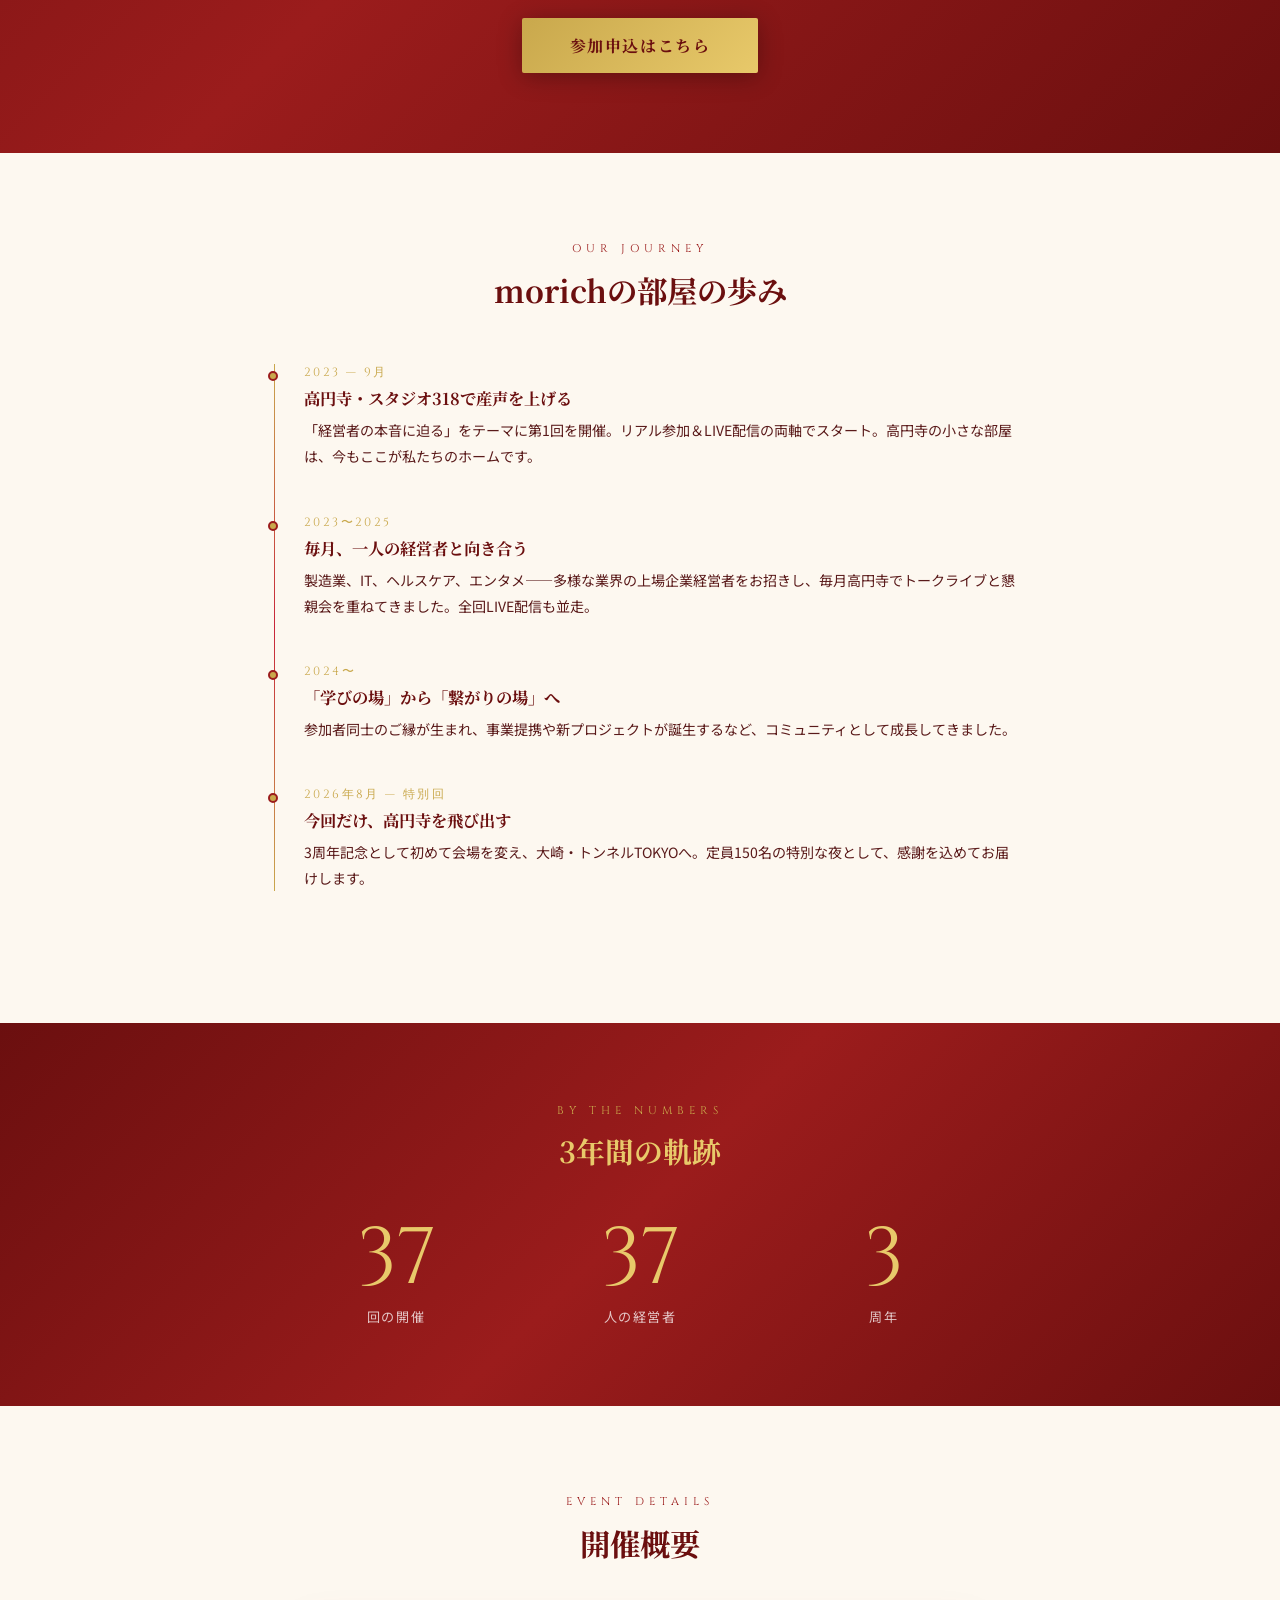
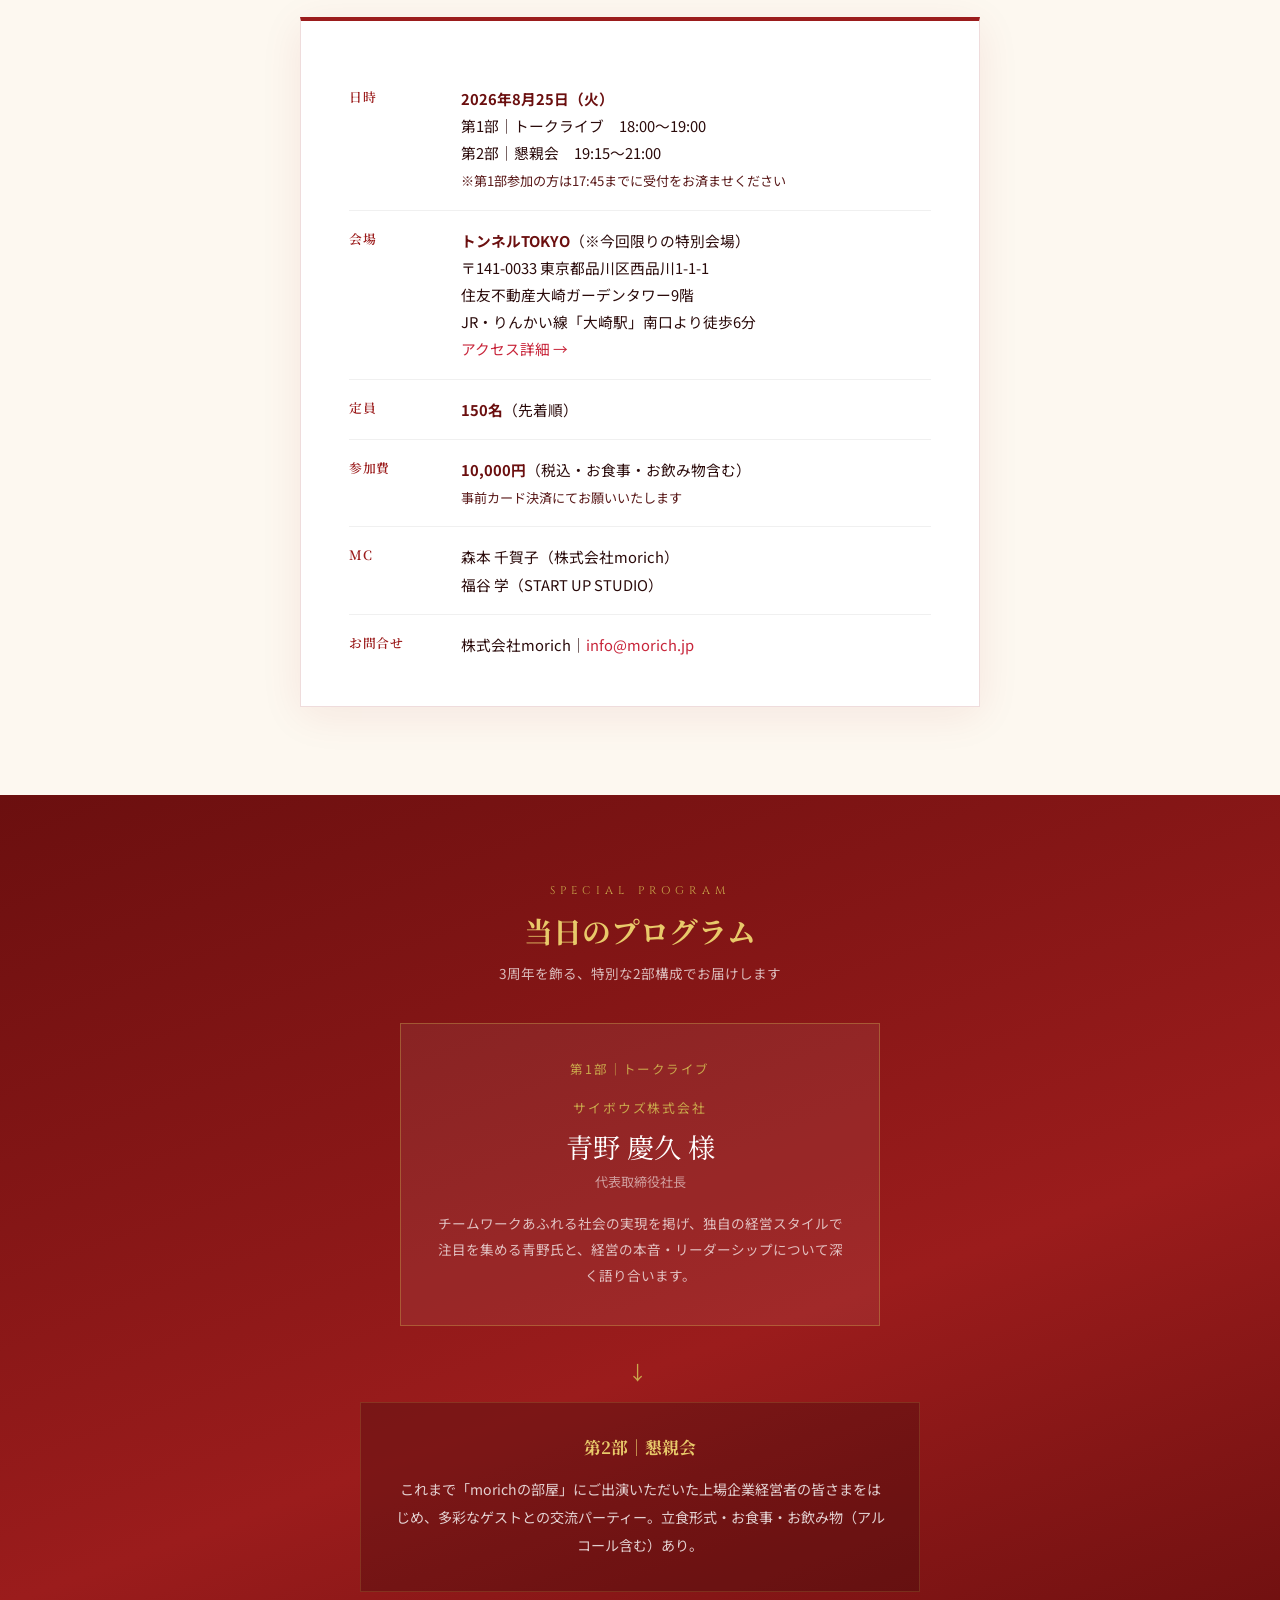
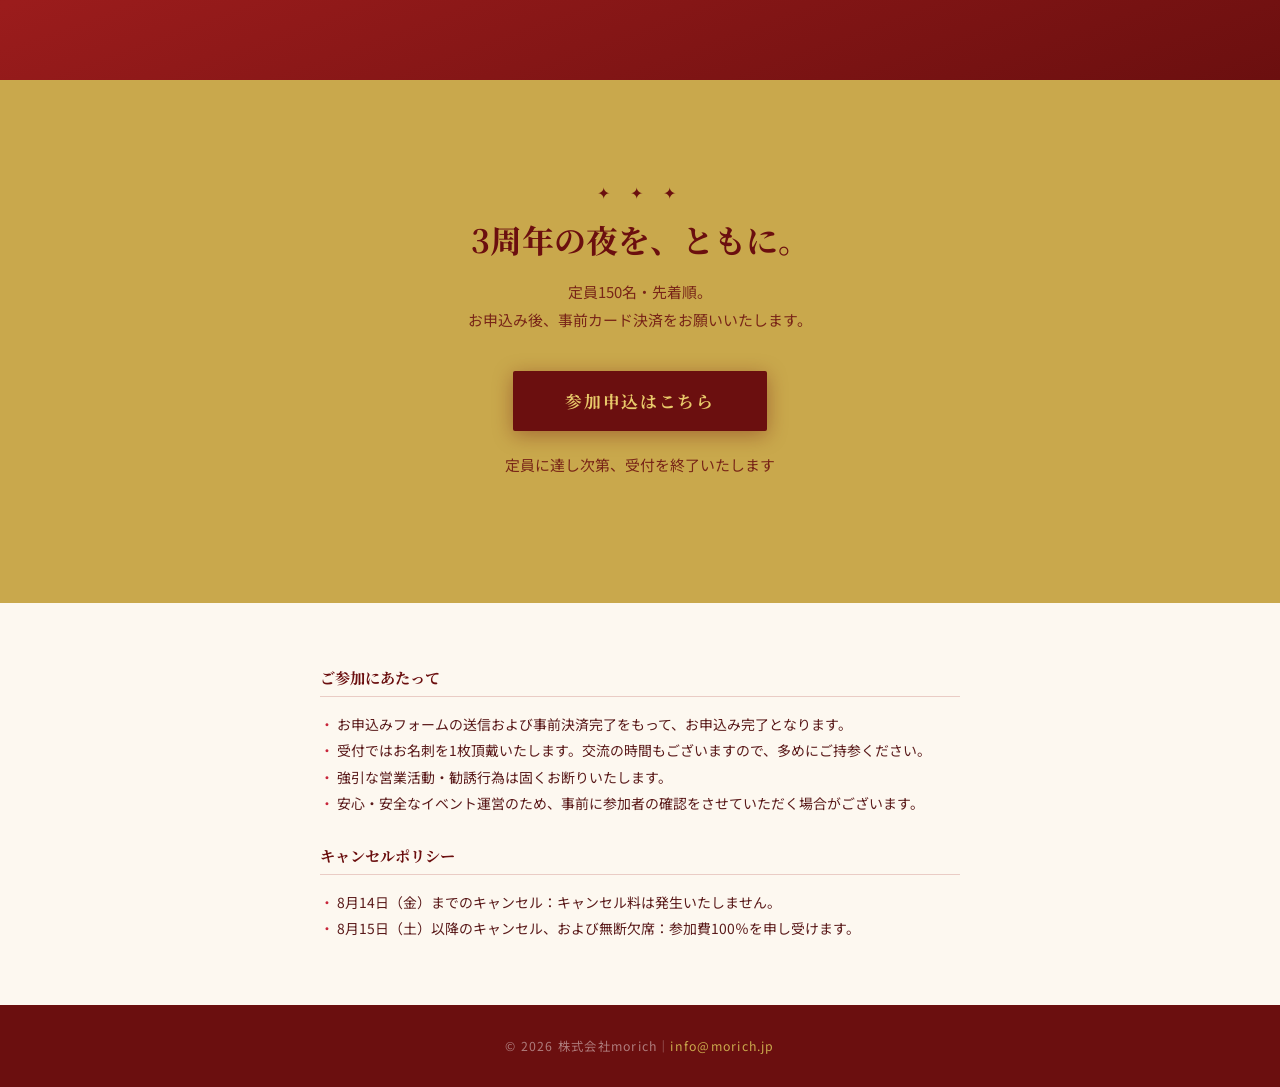
